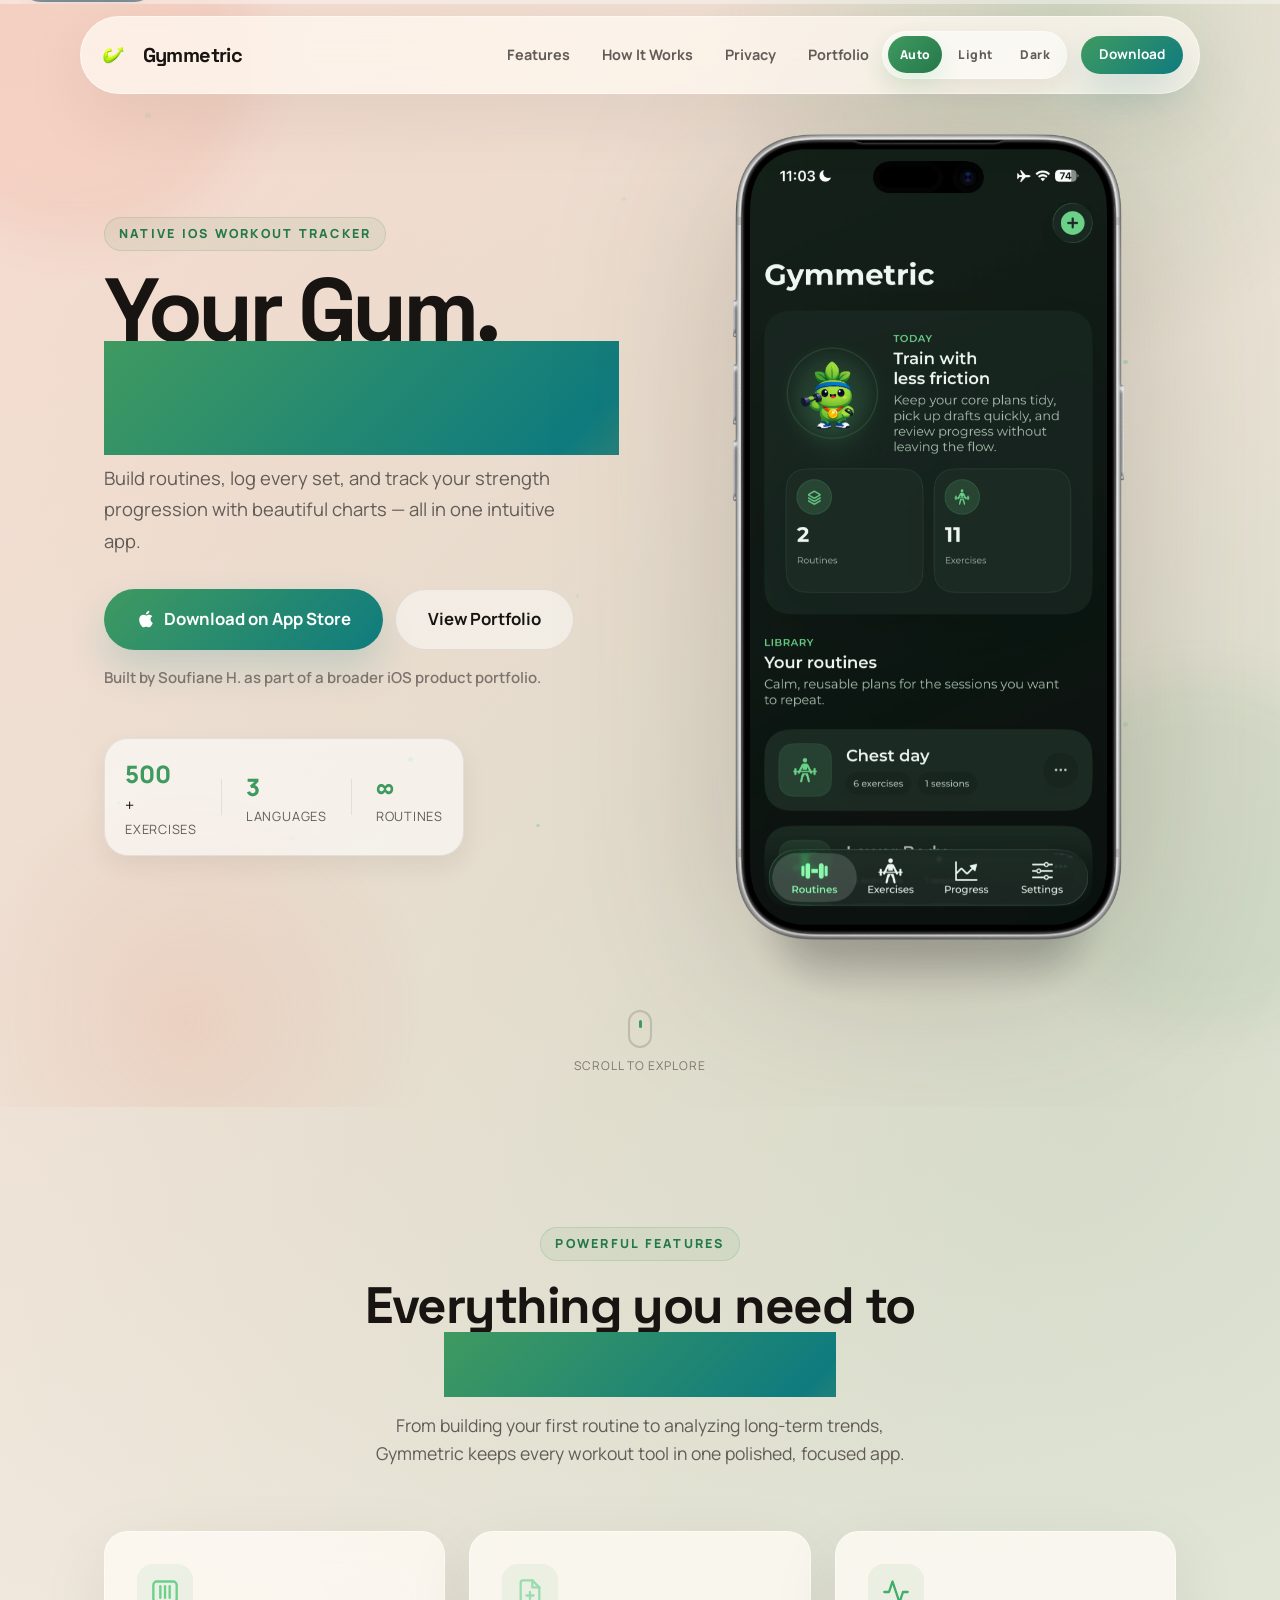
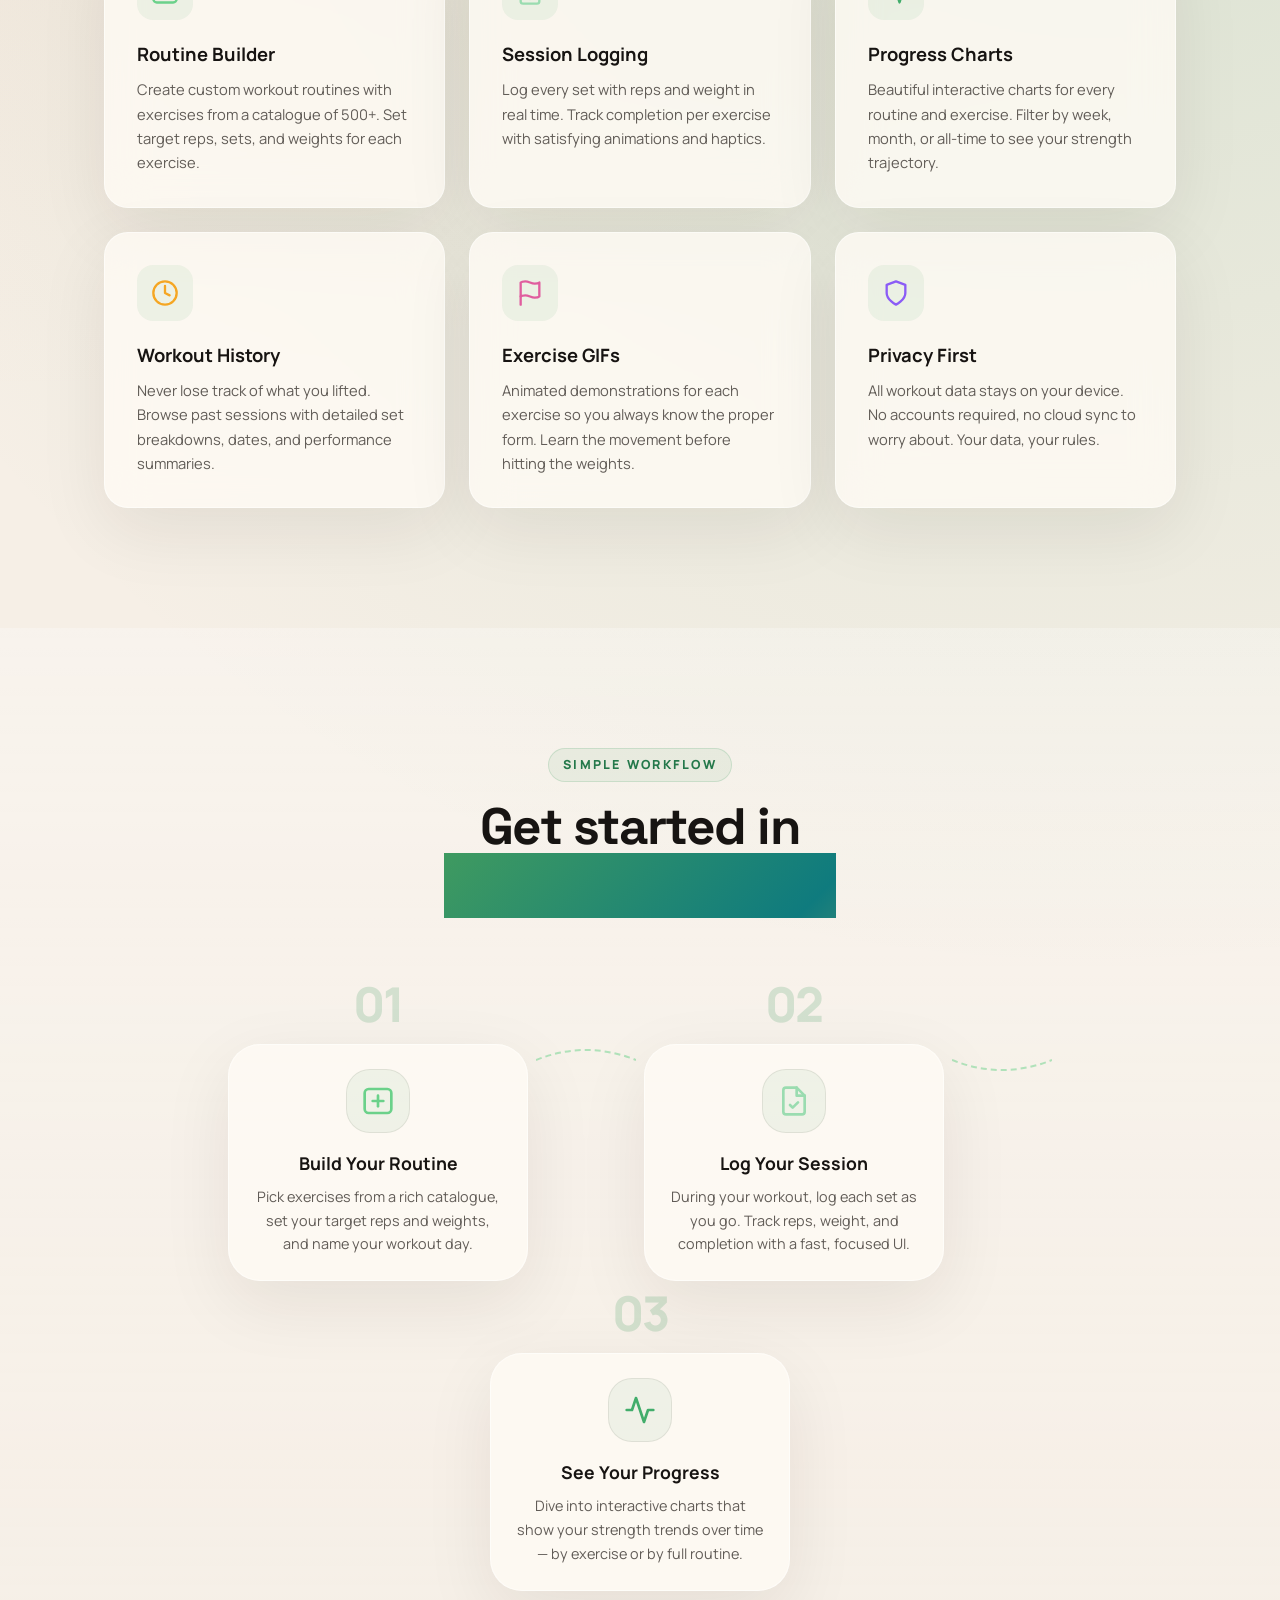
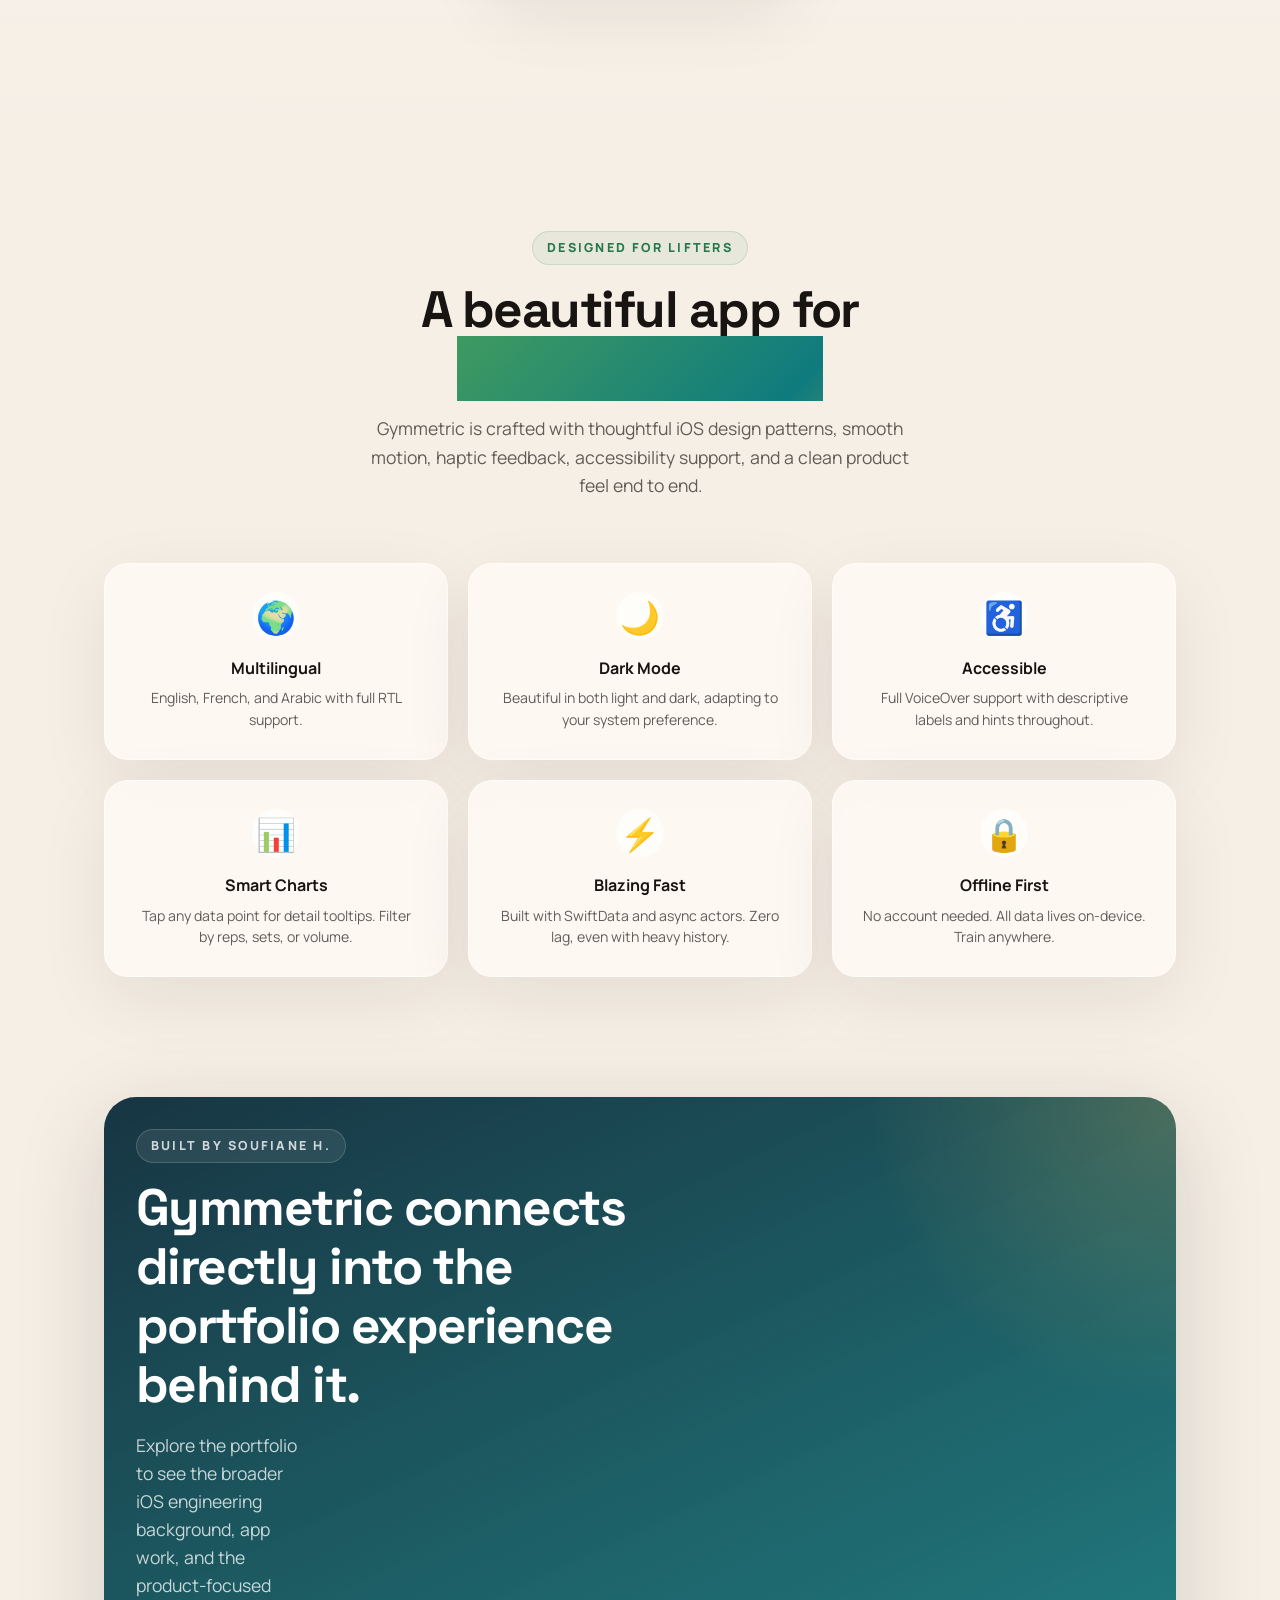
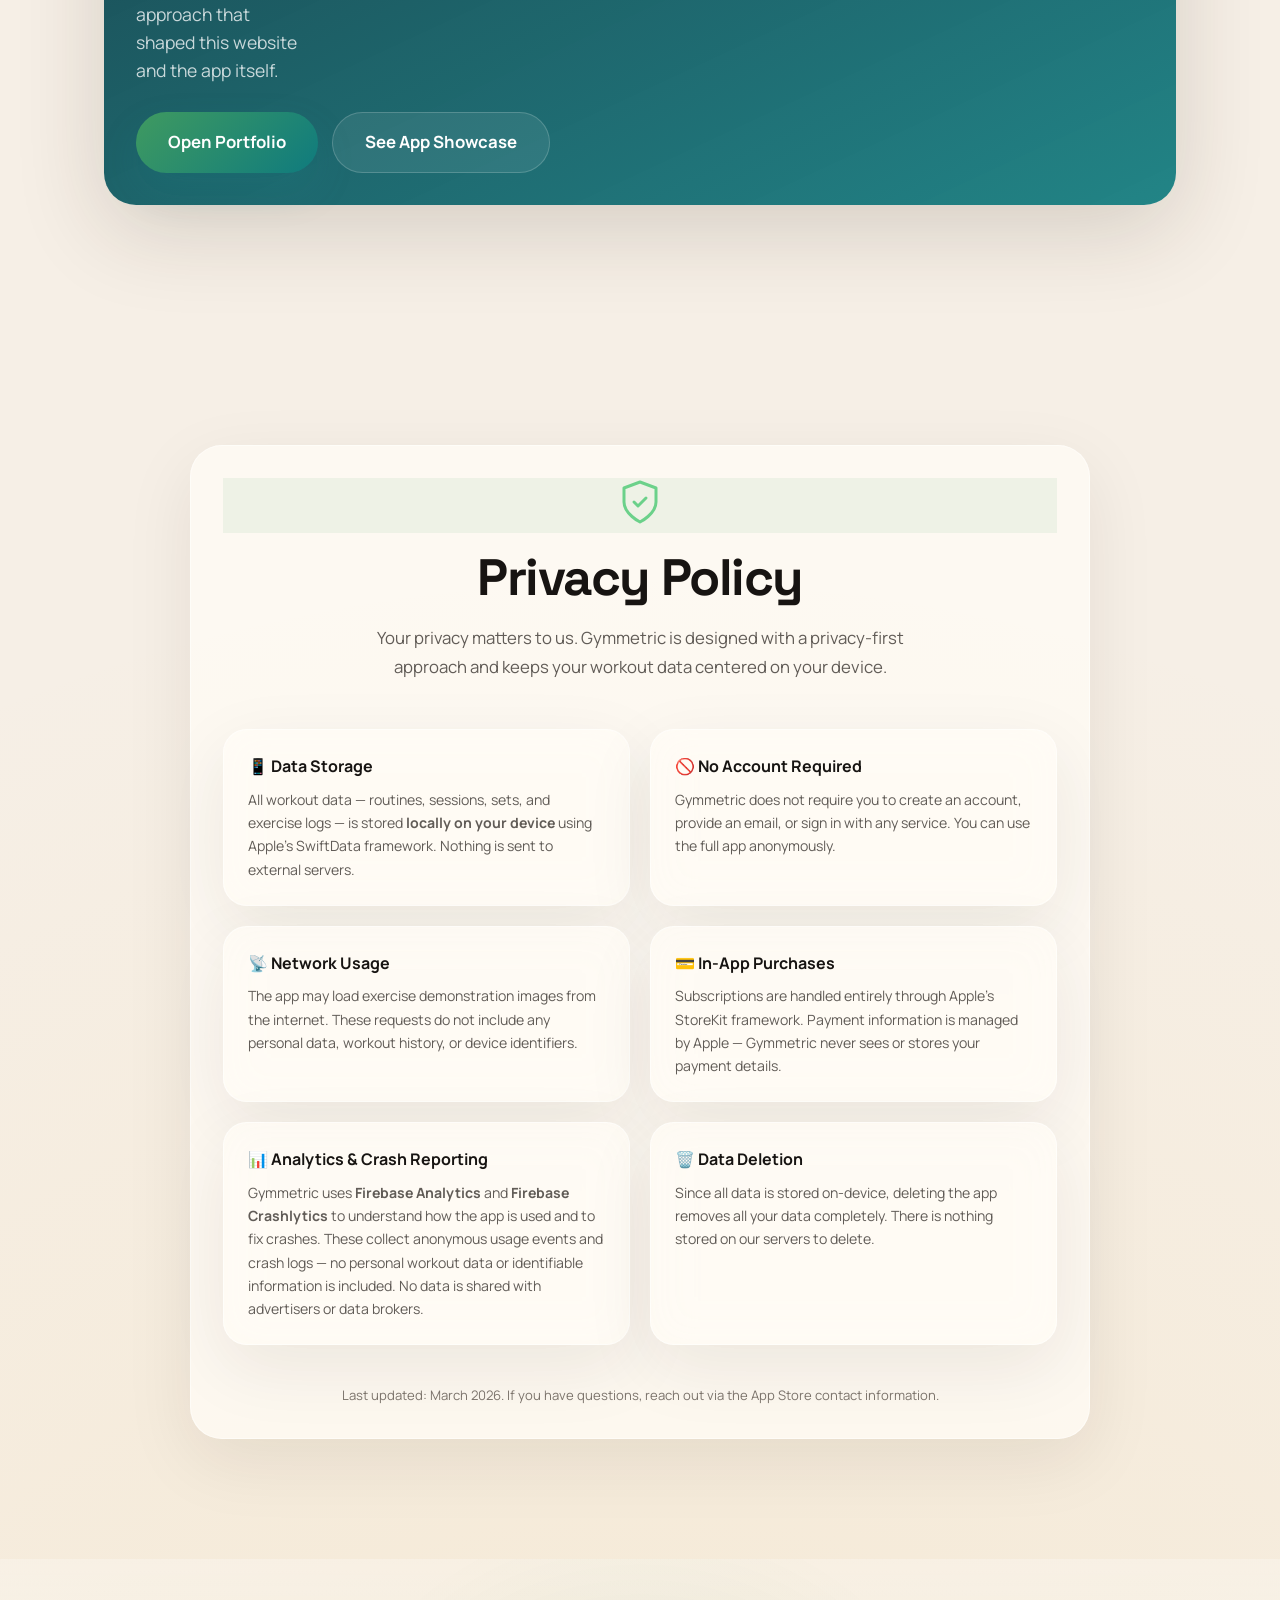
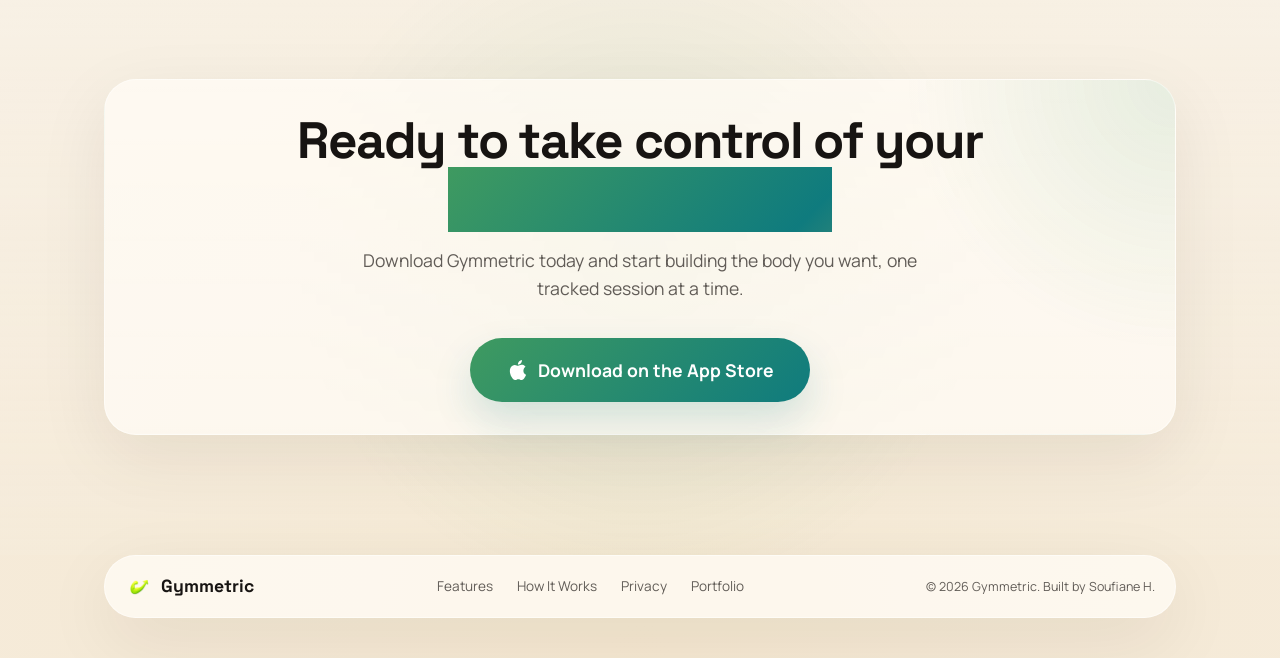
==== apps/gymmetric/index.html @ 5195fb8f "feat: regroup apps into one folder" ====
<!DOCTYPE html>
<html lang="en">
<head>
    <meta charset="UTF-8">
    <meta name="viewport" content="width=device-width, initial-scale=1.0">
    <title>Gymmetric — iOS Workout Tracker</title>
    <meta name="description" content="Build routines, track sets and reps, and visualize your progress with beautiful charts. Gymmetric is the iOS workout tracker by Soufiane H. for lifters who want results.">
    <script>
        (function () {
            try {
                var mode = localStorage.getItem('site-theme-mode') || 'system';
                var prefersDark = window.matchMedia('(prefers-color-scheme: dark)').matches;
                var resolved = mode === 'dark' || (mode === 'system' && prefersDark) ? 'dark' : 'light';
                document.documentElement.setAttribute('data-theme-mode', mode);
                document.documentElement.setAttribute('data-theme', resolved);
                document.documentElement.style.colorScheme = resolved;
            } catch (error) {}
        })();
    </script>
    <link rel="stylesheet" href="assets/css/styles.css">
    <link rel="icon" type="image/png" href="assets/images/logo.png">
    <link rel="apple-touch-icon" href="assets/images/logo.png">
    <link rel="preconnect" href="https://fonts.googleapis.com">
    <link rel="preconnect" href="https://fonts.gstatic.com" crossorigin>
    <link href="https://fonts.googleapis.com/css2?family=Manrope:wght@400;500;600;700;800&amp;family=Space+Grotesk:wght@500;700&amp;display=swap" rel="stylesheet">
</head>
<body>
    <a class="skip-link" href="#main-content">Skip to content</a>
    <div class="scroll-progress" aria-hidden="true"><span></span></div>

    <!-- ======================== NAV ======================== -->
    <nav class="nav" id="nav">
        <div class="nav__inner container">
            <a href="#" class="nav__logo">
                <img src="assets/images/logo.png" alt="Gymmetric" class="nav__logo-img">
                Gymmetric
            </a>
            <ul class="nav__links">
                <li><a href="#features">Features</a></li>
                <li><a href="#how-it-works">How It Works</a></li>
                <li><a href="privacy.html">Privacy</a></li>
                <li><a href="../index.html">Portfolio</a></li>
            </ul>
            <div class="theme-switcher theme-switcher--nav" role="group" aria-label="Color theme">
                <button class="theme-switcher__button" type="button" data-theme-option="system" aria-pressed="true">Auto</button>
                <button class="theme-switcher__button" type="button" data-theme-option="light" aria-pressed="false">Light</button>
                <button class="theme-switcher__button" type="button" data-theme-option="dark" aria-pressed="false">Dark</button>
            </div>
            <a href="https://apps.apple.com/ma/app/gymmetric-gym-workout-tracker/id6747186413" target="_blank" rel="noopener" class="btn btn--sm btn--primary nav__cta">Download</a>
            <button class="nav__hamburger" id="hamburger" aria-label="Toggle menu">
                <span></span><span></span><span></span>
            </button>
        </div>
    </nav>

    <!-- Mobile menu -->
    <div class="mobile-menu" id="mobileMenu">
        <ul>
            <li><a href="#features">Features</a></li>
            <li><a href="#how-it-works">How It Works</a></li>
            <li><a href="privacy.html">Privacy</a></li>
            <li><a href="../index.html">Portfolio</a></li>
            <li class="mobile-menu__theme">
                <div class="theme-switcher theme-switcher--mobile" role="group" aria-label="Color theme">
                    <button class="theme-switcher__button" type="button" data-theme-option="system" aria-pressed="true">Auto</button>
                    <button class="theme-switcher__button" type="button" data-theme-option="light" aria-pressed="false">Light</button>
                    <button class="theme-switcher__button" type="button" data-theme-option="dark" aria-pressed="false">Dark</button>
                </div>
            </li>
            <li><a href="https://apps.apple.com/ma/app/gymmetric-gym-workout-tracker/id6747186413" target="_blank" rel="noopener" class="btn btn--primary btn--block">Download</a></li>
        </ul>
    </div>

    <main id="main-content">
    <!-- ======================== HERO ======================== -->
    <section class="hero" id="hero">
        <div class="hero__bg-glow"></div>
        <div class="hero__bg-grid"></div>
        <div class="container hero__inner">
            <div class="hero__content reveal">
                <span class="badge">Native iOS Workout Tracker</span>
                <h1 class="hero__title">
                    Your Gym.<br>
                    <span class="gradient-text">Your Metrics.</span>
                </h1>
                <p class="hero__subtitle">
                    Build routines, log every set, and track your strength progression with beautiful charts — all in one intuitive app.
                </p>
                <div class="hero__actions">
                    <a href="https://apps.apple.com/ma/app/gymmetric-gym-workout-tracker/id6747186413" target="_blank" rel="noopener" class="btn btn--primary btn--lg">
                        <svg width="20" height="20" viewBox="0 0 24 24" fill="currentColor"><path d="M18.71 19.5c-.83 1.24-1.71 2.45-3.05 2.47-1.34.03-1.77-.79-3.29-.79-1.53 0-2 .77-3.27.82-1.31.05-2.3-1.32-3.14-2.53C4.25 17 2.94 12.45 4.7 9.39c.87-1.52 2.43-2.48 4.12-2.51 1.28-.02 2.5.87 3.29.87.78 0 2.26-1.07 3.8-.91.65.03 2.47.26 3.64 1.98-.09.06-2.17 1.28-2.15 3.81.03 3.02 2.65 4.03 2.68 4.04-.03.07-.42 1.44-1.38 2.83M13 3.5c.73-.83 1.94-1.46 2.94-1.5.13 1.17-.34 2.35-1.04 3.19-.69.85-1.83 1.51-2.95 1.42-.15-1.15.41-2.35 1.05-3.11z"/></svg>
                        Download on App Store
                    </a>
                    <a href="../index.html" class="btn btn--ghost btn--lg">View Portfolio</a>
                </div>
                <p class="hero__portfolio-note">Built by Soufiane H. as part of a broader iOS product portfolio.</p>
                <div class="hero__stats">
                    <div class="hero__stat">
                        <span class="hero__stat-value counter" data-target="500">0</span>+
                        <span class="hero__stat-label">Exercises</span>
                    </div>
                    <div class="hero__stat-divider"></div>
                    <div class="hero__stat">
                        <span class="hero__stat-value counter" data-target="3">0</span>
                        <span class="hero__stat-label">Languages</span>
                    </div>
                    <div class="hero__stat-divider"></div>
                    <div class="hero__stat">
                        <span class="hero__stat-value">∞</span>
                        <span class="hero__stat-label">Routines</span>
                    </div>
                </div>
            </div>
            <div class="hero__visual reveal reveal--delay-1">
                <div class="phone-mockup phone-mockup--asset">
                    <img src="assets/images/mockup.png" alt="Workout tracker app mockup showing routines, workout stats, and progress charts" class="phone-mockup__asset">
                </div>
            </div>
        </div>
        <div class="hero__scroll-hint">
            <div class="hero__scroll-mouse">
                <div class="hero__scroll-dot"></div>
            </div>
            <span>Scroll to explore</span>
        </div>
    </section>

    <!-- ======================== FEATURES ======================== -->
    <section class="features" id="features">
        <div class="container">
            <div class="section-header reveal">
                <span class="badge">Powerful Features</span>
                <h2 class="section-title">Everything you need to<br><span class="gradient-text">crush your goals</span></h2>
                <p class="section-subtitle">From building your first routine to analyzing long-term trends, Gymmetric keeps every workout tool in one polished, focused app.</p>
            </div>

            <div class="features__grid">
                <div class="feature-card reveal">
                    <div class="feature-card__icon" style="--accent: #6BD18A;">
                        <svg width="28" height="28" viewBox="0 0 24 24" fill="none" stroke="currentColor" stroke-width="2" stroke-linecap="round" stroke-linejoin="round"><rect x="2" y="3" width="20" height="18" rx="3"/><path d="M8 7v10"/><path d="M12 7v10"/><path d="M16 7v10"/></svg>
                    </div>
                    <h3 class="feature-card__title">Routine Builder</h3>
                    <p class="feature-card__desc">Create custom workout routines with exercises from a catalogue of 500+. Set target reps, sets, and weights for each exercise.</p>
                </div>

                <div class="feature-card reveal">
                    <div class="feature-card__icon" style="--accent: #9ADCB0;">
                        <svg width="28" height="28" viewBox="0 0 24 24" fill="none" stroke="currentColor" stroke-width="2" stroke-linecap="round" stroke-linejoin="round"><path d="M14 2H6a2 2 0 0 0-2 2v16a2 2 0 0 0 2 2h12a2 2 0 0 0 2-2V8z"/><polyline points="14 2 14 8 20 8"/><line x1="12" y1="18" x2="12" y2="12"/><line x1="9" y1="15" x2="15" y2="15"/></svg>
                    </div>
                    <h3 class="feature-card__title">Session Logging</h3>
                    <p class="feature-card__desc">Log every set with reps and weight in real time. Track completion per exercise with satisfying animations and haptics.</p>
                </div>

                <div class="feature-card reveal">
                    <div class="feature-card__icon" style="--accent: #42AD6B;">
                        <svg width="28" height="28" viewBox="0 0 24 24" fill="none" stroke="currentColor" stroke-width="2" stroke-linecap="round" stroke-linejoin="round"><polyline points="22 12 18 12 15 21 9 3 6 12 2 12"/></svg>
                    </div>
                    <h3 class="feature-card__title">Progress Charts</h3>
                    <p class="feature-card__desc">Beautiful interactive charts for every routine and exercise. Filter by week, month, or all-time to see your strength trajectory.</p>
                </div>

                <div class="feature-card reveal">
                    <div class="feature-card__icon" style="--accent: #F5A623;">
                        <svg width="28" height="28" viewBox="0 0 24 24" fill="none" stroke="currentColor" stroke-width="2" stroke-linecap="round" stroke-linejoin="round"><circle cx="12" cy="12" r="10"/><path d="M12 6v6l4 2"/></svg>
                    </div>
                    <h3 class="feature-card__title">Workout History</h3>
                    <p class="feature-card__desc">Never lose track of what you lifted. Browse past sessions with detailed set breakdowns, dates, and performance summaries.</p>
                </div>

                <div class="feature-card reveal">
                    <div class="feature-card__icon" style="--accent: #E05D9E;">
                        <svg width="28" height="28" viewBox="0 0 24 24" fill="none" stroke="currentColor" stroke-width="2" stroke-linecap="round" stroke-linejoin="round"><path d="M4 15s1-1 4-1 5 2 8 2 4-1 4-1V3s-1 1-4 1-5-2-8-2-4 1-4 1z"/><line x1="4" y1="22" x2="4" y2="15"/></svg>
                    </div>
                    <h3 class="feature-card__title">Exercise GIFs</h3>
                    <p class="feature-card__desc">Animated demonstrations for each exercise so you always know the proper form. Learn the movement before hitting the weights.</p>
                </div>

                <div class="feature-card reveal">
                    <div class="feature-card__icon" style="--accent: #8B5CF6;">
                        <svg width="28" height="28" viewBox="0 0 24 24" fill="none" stroke="currentColor" stroke-width="2" stroke-linecap="round" stroke-linejoin="round"><path d="M12 22s8-4 8-10V5l-8-3-8 3v7c0 6 8 10 8 10z"/></svg>
                    </div>
                    <h3 class="feature-card__title">Privacy First</h3>
                    <p class="feature-card__desc">All workout data stays on your device. No accounts required, no cloud sync to worry about. Your data, your rules.</p>
                </div>
            </div>
        </div>
    </section>

    <!-- ======================== HOW IT WORKS ======================== -->
    <section class="how-it-works" id="how-it-works">
        <div class="container">
            <div class="section-header reveal">
                <span class="badge">Simple workflow</span>
                <h2 class="section-title">Get started in<br><span class="gradient-text">three easy steps</span></h2>
            </div>

            <div class="steps">
                <div class="step reveal">
                    <div class="step__number">01</div>
                    <div class="step__content">
                        <div class="step__icon-wrap">
                            <svg width="32" height="32" viewBox="0 0 24 24" fill="none" stroke="#6BD18A" stroke-width="2" stroke-linecap="round" stroke-linejoin="round"><rect x="2" y="3" width="20" height="18" rx="3"/><line x1="12" y1="8" x2="12" y2="16"/><line x1="8" y1="12" x2="16" y2="12"/></svg>
                        </div>
                        <h3 class="step__title">Build Your Routine</h3>
                        <p class="step__desc">Pick exercises from a rich catalogue, set your target reps and weights, and name your workout day.</p>
                    </div>
                </div>

                <div class="step__connector reveal">
                    <svg width="100" height="40" viewBox="0 0 100 40">
                        <path d="M0,20 Q50,0 100,20" fill="none" stroke="#6BD18A" stroke-width="2" stroke-dasharray="6 4" opacity="0.5"/>
                    </svg>
                </div>

                <div class="step reveal">
                    <div class="step__number">02</div>
                    <div class="step__content">
                        <div class="step__icon-wrap">
                            <svg width="32" height="32" viewBox="0 0 24 24" fill="none" stroke="#9ADCB0" stroke-width="2" stroke-linecap="round" stroke-linejoin="round"><path d="M14 2H6a2 2 0 0 0-2 2v16a2 2 0 0 0 2 2h12a2 2 0 0 0 2-2V8z"/><polyline points="14 2 14 8 20 8"/><path d="M9 15l2 2 4-4"/></svg>
                        </div>
                        <h3 class="step__title">Log Your Session</h3>
                        <p class="step__desc">During your workout, log each set as you go. Track reps, weight, and completion with a fast, focused UI.</p>
                    </div>
                </div>

                <div class="step__connector reveal">
                    <svg width="100" height="40" viewBox="0 0 100 40">
                        <path d="M0,20 Q50,40 100,20" fill="none" stroke="#6BD18A" stroke-width="2" stroke-dasharray="6 4" opacity="0.5"/>
                    </svg>
                </div>

                <div class="step reveal">
                    <div class="step__number">03</div>
                    <div class="step__content">
                        <div class="step__icon-wrap">
                            <svg width="32" height="32" viewBox="0 0 24 24" fill="none" stroke="#42AD6B" stroke-width="2" stroke-linecap="round" stroke-linejoin="round"><polyline points="22 12 18 12 15 21 9 3 6 12 2 12"/></svg>
                        </div>
                        <h3 class="step__title">See Your Progress</h3>
                        <p class="step__desc">Dive into interactive charts that show your strength trends over time — by exercise or by full routine.</p>
                    </div>
                </div>
            </div>
        </div>
    </section>

    <!-- ======================== APP SHOWCASE ======================== -->
    <section class="showcase">
        <div class="container">
            <div class="section-header reveal">
                <span class="badge">Designed for lifters</span>
                <h2 class="section-title">A beautiful app for<br><span class="gradient-text">serious training</span></h2>
                <p class="section-subtitle">Gymmetric is crafted with thoughtful iOS design patterns, smooth motion, haptic feedback, accessibility support, and a clean product feel end to end.</p>
            </div>
            <div class="showcase__cards">
                <div class="showcase-card reveal">
                    <div class="showcase-card__emoji">🌍</div>
                    <h4>Multilingual</h4>
                    <p>English, French, and Arabic with full RTL support.</p>
                </div>
                <div class="showcase-card reveal">
                    <div class="showcase-card__emoji">🌙</div>
                    <h4>Dark Mode</h4>
                    <p>Beautiful in both light and dark, adapting to your system preference.</p>
                </div>
                <div class="showcase-card reveal">
                    <div class="showcase-card__emoji">♿</div>
                    <h4>Accessible</h4>
                    <p>Full VoiceOver support with descriptive labels and hints throughout.</p>
                </div>
                <div class="showcase-card reveal">
                    <div class="showcase-card__emoji">📊</div>
                    <h4>Smart Charts</h4>
                    <p>Tap any data point for detail tooltips. Filter by reps, sets, or volume.</p>
                </div>
                <div class="showcase-card reveal">
                    <div class="showcase-card__emoji">⚡</div>
                    <h4>Blazing Fast</h4>
                    <p>Built with SwiftData and async actors. Zero lag, even with heavy history.</p>
                </div>
                <div class="showcase-card reveal">
                    <div class="showcase-card__emoji">🔒</div>
                    <h4>Offline First</h4>
                    <p>No account needed. All data lives on-device. Train anywhere.</p>
                </div>
            </div>
        </div>
    </section>

    <!-- ======================== CREATOR BRIDGE ======================== -->
    <section class="creator-bridge" id="creator-bridge">
        <div class="container">
            <div class="creator-bridge__card reveal">
                <span class="badge">Built by Soufiane H.</span>
                <h2 class="section-title">Gymmetric connects directly into the portfolio experience behind it.</h2>
                <p class="section-subtitle">Explore the portfolio to see the broader iOS engineering background, app work, and the product-focused approach that shaped this website and the app itself.</p>
                <div class="creator-bridge__actions">
                    <a href="../index.html" class="btn btn--primary btn--lg">Open Portfolio</a>
                    <a href="../index.html#apps" class="btn btn--ghost btn--lg">See App Showcase</a>
                </div>
            </div>
        </div>
    </section>


    <!-- ======================== PRIVACY ======================== -->
    <section class="privacy" id="privacy">
        <div class="container">
            <div class="privacy__inner reveal">
                <div class="privacy__icon">
                    <svg width="48" height="48" viewBox="0 0 24 24" fill="none" stroke="#6BD18A" stroke-width="1.5" stroke-linecap="round" stroke-linejoin="round"><path d="M12 22s8-4 8-10V5l-8-3-8 3v7c0 6 8 10 8 10z"/><polyline points="9 12 11 14 15 10"/></svg>
                </div>
                <h2 class="section-title">Privacy Policy</h2>
                <p class="privacy__intro">Your privacy matters to us. Gymmetric is designed with a privacy-first approach and keeps your workout data centered on your device.</p>

                <div class="privacy__grid">
                    <div class="privacy__card">
                        <h4>📱 Data Storage</h4>
                        <p>All workout data — routines, sessions, sets, and exercise logs — is stored <strong>locally on your device</strong> using Apple's SwiftData framework. Nothing is sent to external servers.</p>
                    </div>
                    <div class="privacy__card">
                        <h4>🚫 No Account Required</h4>
                        <p>Gymmetric does not require you to create an account, provide an email, or sign in with any service. You can use the full app anonymously.</p>
                    </div>
                    <div class="privacy__card">
                        <h4>📡 Network Usage</h4>
                        <p>The app may load exercise demonstration images from the internet. These requests do not include any personal data, workout history, or device identifiers.</p>
                    </div>
                    <div class="privacy__card">
                        <h4>💳 In-App Purchases</h4>
                        <p>Subscriptions are handled entirely through Apple's StoreKit framework. Payment information is managed by Apple — Gymmetric never sees or stores your payment details.</p>
                    </div>
                    <div class="privacy__card">
                        <h4>📊 Analytics &amp; Crash Reporting</h4>
                        <p>Gymmetric uses <strong>Firebase Analytics</strong> and <strong>Firebase Crashlytics</strong> to understand how the app is used and to fix crashes. These collect anonymous usage events and crash logs — no personal workout data or identifiable information is included. No data is shared with advertisers or data brokers.</p>
                    </div>
                    <div class="privacy__card">
                        <h4>🗑️ Data Deletion</h4>
                        <p>Since all data is stored on-device, deleting the app removes all your data completely. There is nothing stored on our servers to delete.</p>
                    </div>
                </div>

                <p class="privacy__footer">Last updated: March 2026. If you have questions, reach out via the App Store contact information.</p>
            </div>
        </div>
    </section>

    <!-- ======================== CTA / DOWNLOAD ======================== -->
    <section class="cta" id="download">
        <div class="cta__glow"></div>
        <div class="container">
            <div class="cta__inner reveal">
                <h2 class="section-title">Ready to take control of your<br><span class="gradient-text">fitness journey?</span></h2>
                <p class="section-subtitle">Download Gymmetric today and start building the body you want, one tracked session at a time.</p>
                <a href="https://apps.apple.com/ma/app/gymmetric-gym-workout-tracker/id6747186413" target="_blank" rel="noopener" class="btn btn--primary btn--lg btn--app-store">
                    <svg width="24" height="24" viewBox="0 0 24 24" fill="currentColor"><path d="M18.71 19.5c-.83 1.24-1.71 2.45-3.05 2.47-1.34.03-1.77-.79-3.29-.79-1.53 0-2 .77-3.27.82-1.31.05-2.3-1.32-3.14-2.53C4.25 17 2.94 12.45 4.7 9.39c.87-1.52 2.43-2.48 4.12-2.51 1.28-.02 2.5.87 3.29.87.78 0 2.26-1.07 3.8-.91.65.03 2.47.26 3.64 1.98-.09.06-2.17 1.28-2.15 3.81.03 3.02 2.65 4.03 2.68 4.04-.03.07-.42 1.44-1.38 2.83M13 3.5c.73-.83 1.94-1.46 2.94-1.5.13 1.17-.34 2.35-1.04 3.19-.69.85-1.83 1.51-2.95 1.42-.15-1.15.41-2.35 1.05-3.11z"/></svg>
                    Download on the App Store
                </a>
            </div>
        </div>
    </section>
    </main>

    <!-- ======================== FOOTER ======================== -->
    <footer class="footer">
        <div class="container">
            <div class="footer__inner">
                <div class="footer__brand">
                    <img src="assets/images/logo.png" alt="Gymmetric" class="footer__logo-img">
                    <span>Gymmetric</span>
                </div>
                <div class="footer__links">
                    <a href="#features">Features</a>
                    <a href="#how-it-works">How It Works</a>
                    <a href="privacy.html">Privacy</a>
                    <a href="../index.html">Portfolio</a>
                </div>
                <p class="footer__copy">&copy; 2026 Gymmetric. Built by Soufiane H.</p>
            </div>
        </div>
    </footer>

    <script src="assets/js/script.js"></script>
</body>
</html>
---- apps/gymmetric/assets/css/styles.css ----
/* ================================================
   GYMMETRIC LANDING PAGE — STYLES
   ================================================ */

/* ---------- Reset & Base ---------- */
*, *::before, *::after {
    margin: 0;
    padding: 0;
    box-sizing: border-box;
}

:root {
    --primary: #6BD18A;
    --primary-dark: #42AD6B;
    --primary-light: #9ADCB0;
    --green: #6BD18A;
    --blue: #6BD18A;
    --purple: #8B5CF6;
    --pink: #E05D9E;

    --bg: #0D1712;
    --bg-subtle: #14211A;
    --bg-card: rgba(23, 36, 31, 0.88);
    --bg-card-hover: rgba(28, 43, 36, 0.95);
    --border: rgba(173, 224, 189, 0.14);
    --border-light: rgba(173, 224, 189, 0.30);

    --text: #F0F7F2;
    --text-secondary: #ADC4B5;
    --text-muted: #7A9E86;

    --radius-sm: 8px;
    --radius: 12px;
    --radius-lg: 20px;
    --radius-xl: 28px;
    --radius-full: 9999px;

    --shadow-sm: 0 1px 2px rgba(0,0,0,.3);
    --shadow: 0 4px 16px rgba(0,0,0,.4);
    --shadow-lg: 0 8px 40px rgba(0,0,0,.6);
    --shadow-glow: 0 0 60px rgba(107,209,138,.18);

    --transition: 0.3s cubic-bezier(.4,0,.2,1);
    --transition-slow: 0.6s cubic-bezier(.4,0,.2,1);

    --container: 1120px;
    --nav-h: 72px;
}

html {
    scroll-behavior: smooth;
    -webkit-font-smoothing: antialiased;
    -moz-osx-font-smoothing: grayscale;
}

body {
    font-family: 'Montserrat', -apple-system, BlinkMacSystemFont, 'Segoe UI', sans-serif;
    background: var(--bg);
    color: var(--text);
    line-height: 1.6;
    overflow-x: hidden;
}

img { display: block; max-width: 100%; }
a { text-decoration: none; color: inherit; }
ul { list-style: none; }

/* ---------- Container ---------- */
.container {
    width: 100%;
    max-width: var(--container);
    margin: 0 auto;
    padding: 0 24px;
}

/* ---------- Typography ---------- */
.section-title {
    font-size: clamp(2rem, 5vw, 3.2rem);
    font-weight: 800;
    line-height: 1.15;
    letter-spacing: -0.03em;
}

.section-subtitle {
    font-size: 1.1rem;
    color: var(--text-secondary);
    max-width: 560px;
    margin: 16px auto 0;
}

.gradient-text {
    background: linear-gradient(135deg, #6BD18A 0%, #9ADCB0 45%, #C5EDD5 65%, #9ADCB0 85%, #6BD18A 100%);
    background-size: 250% 100%;
    -webkit-background-clip: text;
    -webkit-text-fill-color: transparent;
    background-clip: text;
    animation: gradient-shift 5s linear infinite;
}

@keyframes gradient-shift {
    0% { background-position: 0% 0%; }
    100% { background-position: -250% 0%; }
}

.section-header {
    text-align: center;
    margin-bottom: 64px;
}

/* ---------- Badge ---------- */
.badge {
    display: inline-block;
    padding: 6px 14px;
    font-size: 0.8rem;
    font-weight: 600;
    text-transform: uppercase;
    letter-spacing: 0.08em;
    color: var(--primary);
    background: rgba(107,209,138,.1);
    border: 1px solid rgba(107,209,138,.25);
    border-radius: var(--radius-full);
    margin-bottom: 16px;
}

/* ---------- Buttons ---------- */
.btn {
    display: inline-flex;
    align-items: center;
    justify-content: center;
    gap: 8px;
    font-family: inherit;
    font-weight: 600;
    border: none;
    border-radius: var(--radius);
    cursor: pointer;
    transition: var(--transition);
    white-space: nowrap;
}

.btn--sm { padding: 8px 18px; font-size: 0.85rem; }
.btn--lg { padding: 16px 32px; font-size: 1.05rem; border-radius: var(--radius-lg); }
.btn--block { width: 100%; }

.btn--primary {
    background: linear-gradient(135deg, #6BD18A, #42AD6B);
    color: #fff;
    box-shadow: 0 2px 20px rgba(107,209,138,.32);
}
.btn--primary:hover {
    background: linear-gradient(135deg, #7ADCA0, #4BBC78);
    box-shadow: 0 6px 30px rgba(107,209,138,.48);
    transform: translateY(-2px);
}

.btn--ghost {
    background: transparent;
    color: var(--text-secondary);
    border: 1px solid var(--border);
}
.btn--ghost:hover {
    color: var(--text);
    border-color: var(--border-light);
    background: rgba(255,255,255,.04);
}

.btn--outline {
    background: transparent;
    color: var(--text);
    border: 1px solid var(--border);
}
.btn--outline:hover {
    border-color: var(--primary);
    color: var(--primary);
    background: rgba(107,209,138,.05);
}

/* ======================== NAV ======================== */
.nav {
    position: fixed;
    top: 0;
    left: 0;
    right: 0;
    height: var(--nav-h);
    z-index: 100;
    transition: var(--transition);
    background: transparent;
}

.nav--scrolled {
    background: rgba(13,23,18,.9);
    backdrop-filter: blur(20px) saturate(1.8);
    -webkit-backdrop-filter: blur(20px) saturate(1.8);
    border-bottom: 1px solid var(--border);
}

.nav__inner {
    display: flex;
    align-items: center;
    justify-content: space-between;
    height: 100%;
}

.nav__logo {
    display: flex;
    align-items: center;
    gap: 8px;
    font-size: 1.25rem;
    font-weight: 800;
    letter-spacing: -0.02em;
}

.nav__logo-img {
    width: 32px;
    height: 32px;
    object-fit: contain;
    mix-blend-mode: screen;
}

.footer__logo-img {
    width: 28px;
    height: 28px;
    object-fit: contain;
    mix-blend-mode: screen;
}

.nav__links {
    display: flex;
    gap: 32px;
}

.nav__links a {
    font-size: 0.9rem;
    font-weight: 500;
    color: var(--text-secondary);
    transition: var(--transition);
    position: relative;
}

.nav__links a::after {
    content: '';
    position: absolute;
    bottom: -4px;
    left: 0;
    width: 0;
    height: 2px;
    background: var(--primary);
    border-radius: 1px;
    transition: var(--transition);
}

.nav__links a:hover {
    color: var(--text);
}

.nav__links a:hover::after {
    width: 100%;
}

.nav__hamburger {
    display: none;
    flex-direction: column;
    gap: 5px;
    background: none;
    border: none;
    cursor: pointer;
    padding: 4px;
}

.nav__hamburger span {
    display: block;
    width: 22px;
    height: 2px;
    background: var(--text);
    border-radius: 2px;
    transition: var(--transition);
}

.mobile-menu {
    position: fixed;
    top: var(--nav-h);
    left: 0;
    right: 0;
    background: rgba(13,23,18,.97);
    backdrop-filter: blur(24px);
    -webkit-backdrop-filter: blur(24px);
    padding: 24px;
    z-index: 99;
    transform: translateY(-110%);
    opacity: 0;
    transition: var(--transition);
    border-bottom: 1px solid var(--border);
}

.mobile-menu.open {
    transform: translateY(0);
    opacity: 1;
}

.mobile-menu ul {
    display: flex;
    flex-direction: column;
    gap: 16px;
}

.mobile-menu a {
    font-size: 1.1rem;
    font-weight: 500;
    color: var(--text-secondary);
    transition: var(--transition);
}

.mobile-menu a:hover {
    color: var(--text);
}

/* ======================== HERO ======================== */
.hero {
    position: relative;
    min-height: 100vh;
    display: flex;
    flex-direction: column;
    justify-content: center;
    padding-top: var(--nav-h);
    overflow: hidden;
}

.hero::before {
    content: '';
    position: absolute;
    bottom: -15%;
    left: -5%;
    width: 500px;
    height: 500px;
    background: radial-gradient(circle, rgba(66,173,107,.07) 0%, transparent 70%);
    border-radius: 50%;
    pointer-events: none;
    animation: pulse-glow 8s ease-in-out 1s infinite reverse;
    z-index: 0;
}

.hero__bg-glow {
    position: absolute;
    top: -30%;
    right: -10%;
    width: 700px;
    height: 700px;
    background: radial-gradient(circle, rgba(107,209,138,.12) 0%, transparent 70%);
    border-radius: 50%;
    pointer-events: none;
    animation: pulse-glow 6s ease-in-out infinite;
}

@keyframes pulse-glow {
    0%, 100% { transform: scale(1); opacity: 1; }
    50% { transform: scale(1.15); opacity: 0.7; }
}

.hero__bg-grid {
    position: absolute;
    inset: 0;
    background-image:
        linear-gradient(rgba(255,255,255,.03) 1px, transparent 1px),
        linear-gradient(90deg, rgba(255,255,255,.03) 1px, transparent 1px);
    background-size: 60px 60px;
    mask-image: radial-gradient(ellipse 80% 60% at 50% 30%, black 30%, transparent 100%);
    -webkit-mask-image: radial-gradient(ellipse 80% 60% at 50% 30%, black 30%, transparent 100%);
    pointer-events: none;
}

.hero__inner {
    display: grid;
    grid-template-columns: 1fr 1fr;
    align-items: center;
    gap: 64px;
    padding: 80px 24px;
    position: relative;
    z-index: 1;
}

.hero__title {
    font-size: clamp(2.8rem, 6vw, 4.2rem);
    font-weight: 900;
    line-height: 1.08;
    letter-spacing: -0.04em;
}

.hero__subtitle {
    font-size: 1.15rem;
    color: var(--text-secondary);
    margin-top: 20px;
    line-height: 1.7;
    max-width: 480px;
}

.hero__actions {
    display: flex;
    gap: 12px;
    margin-top: 32px;
    flex-wrap: wrap;
}

.hero__stats {
    display: flex;
    align-items: center;
    gap: 24px;
    margin-top: 48px;
}

.hero__stat {
    display: flex;
    flex-direction: column;
}

.hero__stat-value {
    font-size: 1.5rem;
    font-weight: 800;
    color: var(--primary);
}

.hero__stat-label {
    font-size: 0.8rem;
    color: var(--text-muted);
    text-transform: uppercase;
    letter-spacing: 0.06em;
}

.hero__stat-divider {
    width: 1px;
    height: 36px;
    background: var(--border);
}

/* Scroll hint */
.hero__scroll-hint {
    display: flex;
    flex-direction: column;
    align-items: center;
    gap: 8px;
    padding-bottom: 32px;
    position: relative;
    z-index: 1;
}

.hero__scroll-hint span {
    font-size: 0.75rem;
    color: var(--text-muted);
    text-transform: uppercase;
    letter-spacing: 0.08em;
}

.hero__scroll-mouse {
    width: 24px;
    height: 38px;
    border: 2px solid var(--border-light);
    border-radius: 12px;
    display: flex;
    justify-content: center;
    padding-top: 8px;
}

.hero__scroll-dot {
    width: 3px;
    height: 8px;
    background: var(--primary);
    border-radius: 2px;
    animation: scroll-bounce 2s ease-in-out infinite;
}

@keyframes scroll-bounce {
    0%, 100% { transform: translateY(0); opacity: 1; }
    50% { transform: translateY(10px); opacity: 0.3; }
}

/* ---------- Phone Mockup ---------- */
.hero__visual {
    display: flex;
    justify-content: center;
}

.phone-mockup {
    perspective: 1200px;
}

.phone-mockup__frame {
    width: 280px;
    height: 580px;
    background: #162219;
    border-radius: 40px;
    padding: 12px;
    position: relative;
    box-shadow:
        0 0 0 2px rgba(107,209,138,.22),
        0 20px 60px rgba(0,0,0,.5),
        0 0 80px rgba(107,209,138,.12);
    animation: phone-float 6s ease-in-out infinite, border-pulse 4s ease-in-out infinite;
}

@keyframes phone-float {
    0%, 100% { transform: translateY(0) rotateX(2deg) rotateY(-2deg); }
    50% { transform: translateY(-12px) rotateX(-1deg) rotateY(1deg); }
}

@keyframes border-pulse {
    0%, 100% {
        box-shadow: 0 0 0 2px rgba(107,209,138,.22), 0 20px 60px rgba(0,0,0,.5), 0 0 80px rgba(107,209,138,.12);
    }
    50% {
        box-shadow: 0 0 0 2px rgba(107,209,138,.45), 0 20px 60px rgba(0,0,0,.5), 0 0 140px rgba(107,209,138,.26);
    }
}

/* ======================== PARTICLES ======================== */
.hero__particles {
    position: absolute;
    inset: 0;
    pointer-events: none;
    overflow: hidden;
    z-index: 0;
}

.hero__particle {
    position: absolute;
    left: var(--x, 50%);
    top: var(--y, 50%);
    width: var(--size, 4px);
    height: var(--size, 4px);
    background: #6BD18A;
    border-radius: 50%;
    opacity: var(--opacity, 0.3);
    animation: particle-float var(--duration, 5s) ease-in-out var(--delay, 0s) infinite;
}

@keyframes particle-float {
    0%, 100% { transform: translateY(0) scale(1); }
    40% { transform: translateY(-22px) scale(1.15); }
    70% { transform: translateY(-10px) translateX(8px) scale(0.85); }
}

.phone-mockup__notch {
    width: 120px;
    height: 28px;
    background: #162219;
    border-radius: 0 0 16px 16px;
    position: absolute;
    top: 12px;
    left: 50%;
    transform: translateX(-50%);
    z-index: 2;
}

.phone-mockup__screen {
    width: 100%;
    height: 100%;
    background: #000;
    border-radius: 30px;
    overflow: hidden;
}

.phone-mockup__screenshot {
    width: 100%;
    height: 100%;
    object-fit: cover;
    object-position: top;
    display: block;
}

/* ======================== FEATURES ======================== */
.features {
    padding: 120px 0;
    position: relative;
}

.features__grid {
    display: grid;
    grid-template-columns: repeat(3, 1fr);
    gap: 24px;
}

.feature-card {
    padding: 32px;
    background: var(--bg-card);
    backdrop-filter: blur(20px);
    -webkit-backdrop-filter: blur(20px);
    border: 1px solid var(--border);
    border-radius: var(--radius-lg);
    transition: var(--transition);
    position: relative;
    overflow: hidden;
}

.feature-card::before {
    content: '';
    position: absolute;
    inset: 0;
    background: radial-gradient(circle at top left, rgba(107,209,138,.07), transparent 50%);
    opacity: 0;
    transition: var(--transition-slow);
}

.feature-card::after {
    content: '';
    position: absolute;
    top: 0;
    left: -100%;
    width: 60%;
    height: 100%;
    background: linear-gradient(90deg, transparent, rgba(107,209,138,.07), transparent);
    transform: skewX(-15deg);
    pointer-events: none;
}

.feature-card:hover::after {
    animation: shimmer 0.8s ease forwards;
}

@keyframes shimmer {
    0% { left: -100%; }
    100% { left: 200%; }
}

.feature-card:hover {
    border-color: var(--border-light);
    background: var(--bg-card-hover);
    transform: translateY(-4px);
    box-shadow: var(--shadow-lg);
}

.feature-card:hover::before {
    opacity: 1;
}

.feature-card__icon {
    width: 56px;
    height: 56px;
    display: flex;
    align-items: center;
    justify-content: center;
    border-radius: var(--radius);
    background: rgba(107,209,138,.08);
    color: var(--accent, var(--primary));
    margin-bottom: 20px;
    transition: var(--transition);
}

.feature-card:hover .feature-card__icon {
    transform: scale(1.1);
    background: rgba(107,209,138,.14);
}

.feature-card__title {
    font-size: 1.15rem;
    font-weight: 700;
    margin-bottom: 8px;
}

.feature-card__desc {
    font-size: 0.92rem;
    color: var(--text-secondary);
    line-height: 1.65;
}

/* ======================== HOW IT WORKS ======================== */
.how-it-works {
    padding: 120px 0;
    background: var(--bg-subtle);
}

.steps {
    display: flex;
    align-items: flex-start;
    justify-content: center;
    gap: 8px;
    flex-wrap: wrap;
}

.step {
    flex: 0 1 300px;
    text-align: center;
}

.step__number {
    font-size: 3rem;
    font-weight: 900;
    color: rgba(107,209,138,.15);
    letter-spacing: -0.04em;
    line-height: 1;
    margin-bottom: 16px;
}

.step__content {
    padding: 24px;
}

.step__icon-wrap {
    width: 64px;
    height: 64px;
    display: flex;
    align-items: center;
    justify-content: center;
    background: var(--bg-card);
    border: 1px solid var(--border);
    border-radius: var(--radius-lg);
    margin: 0 auto 16px;
    transition: var(--transition);
}

.step:hover .step__icon-wrap {
    border-color: var(--primary);
    box-shadow: var(--shadow-glow);
    transform: scale(1.05);
}

.step__title {
    font-size: 1.1rem;
    font-weight: 700;
    margin-bottom: 8px;
}

.step__desc {
    font-size: 0.9rem;
    color: var(--text-secondary);
    line-height: 1.65;
}

.step__connector {
    display: flex;
    align-items: center;
    padding-top: 60px;
}

/* ======================== SHOWCASE ======================== */
.showcase {
    padding: 120px 0;
}

.showcase__cards {
    display: grid;
    grid-template-columns: repeat(3, 1fr);
    gap: 20px;
}

.showcase-card {
    padding: 28px;
    background: var(--bg-card);
    border: 1px solid var(--border);
    border-radius: var(--radius-lg);
    transition: var(--transition);
    text-align: center;
}

.showcase-card:hover {
    border-color: var(--border-light);
    transform: translateY(-3px);
    box-shadow: var(--shadow);
}

.showcase-card__emoji {
    font-size: 2rem;
    margin-bottom: 12px;
}

.showcase-card h4 {
    font-size: 1rem;
    font-weight: 700;
    margin-bottom: 6px;
}

.showcase-card p {
    font-size: 0.88rem;
    color: var(--text-secondary);
    line-height: 1.55;
}

/* ======================== PRICING ======================== */
.pricing {
    padding: 120px 0;
    background: var(--bg-subtle);
}

.pricing__grid {
    display: grid;
    grid-template-columns: repeat(3, 1fr);
    gap: 24px;
    align-items: start;
}

.pricing-card {
    padding: 32px;
    background: var(--bg-card);
    border: 1px solid var(--border);
    border-radius: var(--radius-xl);
    transition: var(--transition);
    position: relative;
}

.pricing-card:hover {
    transform: translateY(-4px);
    box-shadow: var(--shadow-lg);
}

.pricing-card--pro {
    border-color: var(--primary);
    background: linear-gradient(180deg, rgba(107,209,138,.07) 0%, var(--bg-card) 40%);
    box-shadow: 0 0 40px rgba(107,209,138,.12);
}

.pricing-card--pro:hover {
    box-shadow: 0 0 60px rgba(107,209,138,.22);
}

.pricing-card__badge {
    position: absolute;
    top: -12px;
    left: 50%;
    transform: translateX(-50%);
    padding: 4px 16px;
    font-size: 0.75rem;
    font-weight: 700;
    text-transform: uppercase;
    letter-spacing: 0.06em;
    color: #fff;
    background: var(--primary);
    border-radius: var(--radius-full);
    white-space: nowrap;
}

.pricing-card__header {
    text-align: center;
    margin-bottom: 24px;
}

.pricing-card__header h3 {
    font-size: 1.1rem;
    font-weight: 700;
    margin-bottom: 8px;
}

.pricing-card__price {
    font-size: 3rem;
    font-weight: 900;
    letter-spacing: -0.04em;
    line-height: 1;
}

.pricing-card__cents {
    font-size: 1.5rem;
    font-weight: 700;
}

.pricing-card__period {
    font-size: 0.85rem;
    color: var(--text-muted);
}

.pricing-card__savings {
    display: inline-block;
    padding: 4px 12px;
    font-size: 0.78rem;
    font-weight: 600;
    color: var(--green);
    background: rgba(107,209,138,.1);
    border: 1px solid rgba(107,209,138,.22);
    border-radius: var(--radius-full);
    margin: -8px 0 16px;
}

.pricing-card__features {
    display: flex;
    flex-direction: column;
    gap: 12px;
    margin-bottom: 28px;
}

.pricing-card__features li {
    display: flex;
    align-items: center;
    gap: 10px;
    font-size: 0.92rem;
    color: var(--text-secondary);
}

/* ======================== PRIVACY ======================== */
.privacy {
    padding: 120px 0;
}

.privacy__inner {
    max-width: 900px;
    margin: 0 auto;
    text-align: center;
}

.privacy__icon {
    margin-bottom: 16px;
}

.privacy__intro {
    font-size: 1.05rem;
    color: var(--text-secondary);
    margin: 16px auto 48px;
    max-width: 560px;
    line-height: 1.7;
}

.privacy__grid {
    display: grid;
    grid-template-columns: repeat(2, 1fr);
    gap: 20px;
    text-align: left;
}

.privacy__card {
    padding: 24px;
    background: var(--bg-card);
    border: 1px solid var(--border);
    border-radius: var(--radius-lg);
    transition: var(--transition);
}

.privacy__card:hover {
    border-color: var(--border-light);
}

.privacy__card h4 {
    font-size: 1rem;
    font-weight: 700;
    margin-bottom: 8px;
}

.privacy__card p {
    font-size: 0.88rem;
    color: var(--text-secondary);
    line-height: 1.65;
}

.privacy__footer {
    margin-top: 40px;
    font-size: 0.82rem;
    color: var(--text-muted);
}

/* ======================== CTA ======================== */
.cta {
    padding: 120px 0;
    background: var(--bg-subtle);
    position: relative;
    overflow: hidden;
}

.cta__glow {
    position: absolute;
    top: 50%;
    left: 50%;
    transform: translate(-50%, -50%);
    width: 700px;
    height: 700px;
    background: radial-gradient(circle, rgba(107,209,138,.1), transparent 70%);
    pointer-events: none;
    animation: pulse-glow 5s ease-in-out infinite;
}

.cta__inner {
    text-align: center;
    position: relative;
    z-index: 1;
}

.cta__inner .section-subtitle {
    margin-bottom: 36px;
}

.btn--app-store {
    padding: 18px 36px;
    font-size: 1.1rem;
    border-radius: var(--radius-lg);
}

/* ======================== FOOTER ======================== */
.footer {
    padding: 40px 0;
    border-top: 1px solid var(--border);
}

.footer__inner {
    display: flex;
    flex-direction: column;
    align-items: center;
    gap: 16px;
}

.footer__brand {
    display: flex;
    align-items: center;
    gap: 8px;
    font-weight: 700;
    font-size: 1.1rem;
}

.footer__links {
    display: flex;
    gap: 24px;
}

.footer__links a {
    font-size: 0.85rem;
    color: var(--text-muted);
    transition: var(--transition);
}

.footer__links a:hover {
    color: var(--text);
}

.footer__copy {
    font-size: 0.78rem;
    color: var(--text-muted);
}

/* ======================== REVEAL ANIMATION ======================== */
.reveal {
    opacity: 0;
    transform: translateY(30px);
    transition: opacity 0.7s cubic-bezier(.4,0,.2,1), transform 0.7s cubic-bezier(.4,0,.2,1);
}

.reveal--delay-1 { transition-delay: 0.15s; }
.reveal--delay-2 { transition-delay: 0.3s; }
.reveal--delay-3 { transition-delay: 0.45s; }

.reveal.visible {
    opacity: 1;
    transform: translateY(0);
}

/* ======================== RESPONSIVE ======================== */
@media (max-width: 1024px) {
    .features__grid,
    .showcase__cards {
        grid-template-columns: repeat(2, 1fr);
    }

    .pricing__grid {
        grid-template-columns: 1fr;
        max-width: 400px;
        margin: 0 auto;
    }

    .hero__inner {
        grid-template-columns: 1fr;
        text-align: center;
        gap: 48px;
        padding: 60px 24px;
    }

    .hero__subtitle {
        margin-left: auto;
        margin-right: auto;
    }

    .hero__actions {
        justify-content: center;
    }

    .hero__stats {
        justify-content: center;
    }

    .step__connector {
        display: none;
    }

    .steps {
        flex-direction: column;
        align-items: center;
    }
}

@media (max-width: 768px) {
    .nav__links,
    .nav__cta {
        display: none;
    }

    .nav__hamburger {
        display: flex;
    }

    .features__grid,
    .showcase__cards,
    .privacy__grid {
        grid-template-columns: 1fr;
    }

    .hero__title {
        font-size: 2.4rem;
    }

    .section-title {
        font-size: 1.8rem;
    }

    .phone-mockup__frame {
        width: 240px;
        height: 500px;
    }

    .features,
    .how-it-works,
    .showcase,
    .pricing,
    .privacy,
    .cta {
        padding: 80px 0;
    }
}

@media (max-width: 480px) {
    .hero__stats {
        gap: 16px;
    }

    .hero__stat-value {
        font-size: 1.2rem;
    }

    .hero__actions {
        flex-direction: column;
        width: 100%;
    }

    .hero__actions .btn {
        width: 100%;
    }

    .phone-mockup__frame {
        width: 220px;
        height: 460px;
    }
}

/* ================================================
   PORTFOLIO ALIGNMENT OVERRIDES
   ================================================ */

:root {
    --primary: #3f9a60;
    --primary-dark: #24784a;
    --primary-light: #9adcb0;
    --green: #3f9a60;
    --blue: #0f7b7e;
    --purple: #ee6a4d;
    --pink: #efbf56;

    --bg: #f6efe6;
    --bg-subtle: #efe4d7;
    --paper: rgba(255, 251, 245, 0.78);
    --paper-solid: #fffaf4;
    --bg-card: rgba(255, 251, 245, 0.78);
    --bg-card-hover: rgba(255, 253, 249, 0.94);
    --border: rgba(23, 20, 18, 0.08);
    --border-light: rgba(23, 20, 18, 0.16);

    --text: #171412;
    --text-secondary: #615c57;
    --text-muted: #7d756d;

    --radius-sm: 12px;
    --radius: 16px;
    --radius-lg: 24px;
    --radius-xl: 32px;

    --shadow-sm: 0 10px 24px rgba(43, 30, 18, 0.07);
    --shadow: 0 22px 70px rgba(43, 30, 18, 0.08);
    --shadow-lg: 0 24px 90px rgba(43, 30, 18, 0.16);
    --shadow-soft: 0 22px 70px rgba(43, 30, 18, 0.08);
    --shadow-glow: 0 18px 38px rgba(63, 154, 96, 0.18);
}

html {
    scroll-behavior: smooth;
}

body {
    font-family: "Manrope", -apple-system, BlinkMacSystemFont, "Segoe UI", sans-serif;
    background:
        radial-gradient(circle at top left, rgba(238, 106, 77, 0.16), transparent 28%),
        radial-gradient(circle at 85% 16%, rgba(63, 154, 96, 0.18), transparent 24%),
        radial-gradient(circle at 50% 100%, rgba(239, 191, 86, 0.15), transparent 24%),
        var(--bg);
    color: var(--text);
}

body::before,
body::after {
    content: "";
    position: fixed;
    z-index: -2;
    width: 22rem;
    height: 22rem;
    border-radius: 50%;
    filter: blur(24px);
    opacity: 0.35;
    pointer-events: none;
    animation: drift 14s ease-in-out infinite;
}

body::before {
    top: -7rem;
    left: -6rem;
    background: rgba(238, 106, 77, 0.25);
}

body::after {
    right: -6rem;
    bottom: -8rem;
    background: rgba(63, 154, 96, 0.22);
    animation-delay: -7s;
}

@keyframes drift {
    0%, 100% { transform: translate3d(0, 0, 0) scale(1); }
    50% { transform: translate3d(1.6rem, -1.2rem, 0) scale(1.08); }
}

.skip-link {
    position: absolute;
    left: 1rem;
    top: -3rem;
    padding: 0.75rem 1rem;
    border-radius: 999px;
    background: #13313f;
    color: #fff;
    transition: top 0.2s ease;
    z-index: 140;
}

.skip-link:focus {
    top: 1rem;
}

.scroll-progress {
    position: fixed;
    top: 0;
    left: 0;
    width: 100%;
    height: 4px;
    z-index: 160;
    background: rgba(255, 255, 255, 0.4);
    backdrop-filter: blur(10px);
}

.scroll-progress span {
    display: block;
    width: 100%;
    height: 100%;
    transform-origin: left center;
    transform: scaleX(0);
    background: linear-gradient(90deg, var(--primary), var(--blue), var(--pink));
}

.section-title,
.hero__title,
.footer__brand,
.nav__logo {
    font-family: "Space Grotesk", sans-serif;
}

.gradient-text {
    background: linear-gradient(135deg, var(--primary) 0%, var(--blue) 45%, var(--pink) 100%);
    background-size: 220% 100%;
}

.badge {
    font-size: 0.78rem;
    font-weight: 800;
    letter-spacing: 0.18em;
    color: var(--primary-dark);
    background: rgba(63, 154, 96, 0.08);
    border: 1px solid rgba(63, 154, 96, 0.18);
    border-radius: 999px;
}

.btn {
    border-radius: 999px;
    font-weight: 700;
}

.btn--primary {
    background: linear-gradient(135deg, var(--primary), var(--blue));
    box-shadow: 0 18px 38px rgba(15, 123, 126, 0.18);
}

.btn--primary:hover {
    background: linear-gradient(135deg, #4aaa6f, #11868a);
    box-shadow: 0 20px 42px rgba(15, 123, 126, 0.22);
}

.btn--ghost,
.btn--outline {
    background: rgba(255, 255, 255, 0.48);
    color: var(--text);
    border: 1px solid var(--border);
}

.btn--ghost:hover,
.btn--outline:hover {
    background: rgba(255, 255, 255, 0.76);
    color: var(--text);
    border-color: var(--border-light);
}

.nav {
    height: auto;
    padding: 1rem 0 0;
    background: transparent;
}

.nav__inner {
    min-height: var(--nav-h);
    padding: 0.85rem 1rem;
    border: 1px solid rgba(255, 255, 255, 0.5);
    border-radius: 999px;
    background: rgba(255, 249, 241, 0.75);
    box-shadow: var(--shadow-soft);
    backdrop-filter: blur(18px);
    -webkit-backdrop-filter: blur(18px);
    transition: transform 0.25s ease, box-shadow 0.25s ease, background 0.25s ease;
}

.nav--scrolled .nav__inner {
    background: rgba(255, 251, 245, 0.92);
    box-shadow: var(--shadow-lg);
    transform: translateY(0.15rem);
}

.nav__logo {
    gap: 0.85rem;
    font-weight: 700;
    letter-spacing: -0.03em;
}

.nav__logo-img,
.footer__logo-img {
    mix-blend-mode: normal;
}

.nav__links a {
    color: var(--text-secondary);
    font-weight: 700;
}

.nav__links a.active,
.nav__links a:hover {
    color: var(--text);
}

.nav__links a.active::after,
.nav__links a:hover::after {
    width: 100%;
}

.mobile-menu {
    left: 50%;
    right: auto;
    top: calc(var(--nav-h) + 1.1rem);
    width: min(100% - 1rem, var(--container));
    transform: translate(-50%, -110%);
    background: rgba(255, 249, 241, 0.92);
    border: 1px solid rgba(255, 255, 255, 0.52);
    border-radius: 28px;
    box-shadow: var(--shadow-lg);
}

.mobile-menu.open {
    transform: translate(-50%, 0);
}

.mobile-menu a {
    color: var(--text-secondary);
}

.mobile-menu a:hover {
    color: var(--text);
}

.hero {
    min-height: 100vh;
    padding-top: 0;
}

.hero::before {
    background: radial-gradient(circle, rgba(238, 106, 77, 0.12) 0%, transparent 70%);
}

.hero__bg-glow {
    background: radial-gradient(circle, rgba(63, 154, 96, 0.18) 0%, transparent 70%);
}

.hero__bg-grid {
    opacity: 0.32;
}

.hero__inner {
    position: relative;
    z-index: 1;
    display: grid;
    grid-template-columns: minmax(0, 1.05fr) minmax(320px, 0.95fr);
    gap: 2rem;
    align-items: center;
    padding: 8rem 24px 4rem;
}

.hero__content {
    text-align: left;
}

.hero__title {
    font-size: clamp(3.3rem, 7vw, 6rem);
    line-height: 0.98;
    letter-spacing: -0.05em;
    color: var(--text);
}

.hero__subtitle,
.section-subtitle,
.feature-card__desc,
.step__desc,
.showcase-card p,
.privacy__intro,
.privacy__card p,
.footer__copy {
    color: var(--text-secondary);
}

.hero__portfolio-note {
    margin-top: 1rem;
    color: var(--text-muted);
    font-size: 0.94rem;
    font-weight: 600;
}

.hero__stats {
    padding: 1rem 1.25rem;
    background: rgba(255, 255, 255, 0.58);
    border: 1px solid var(--border);
    border-radius: var(--radius-lg);
    box-shadow: var(--shadow-sm);
    width: fit-content;
}

.hero__stat-label {
    color: var(--text-secondary);
}

.phone-mockup {
    filter: drop-shadow(0 24px 90px rgba(43, 30, 18, 0.18));
}

.phone-mockup__frame {
    background: linear-gradient(155deg, rgba(19, 49, 63, 0.98), rgba(15, 123, 126, 0.92));
    border: 1px solid rgba(255, 255, 255, 0.18);
}

.phone-mockup__notch {
    background: #102228;
}

.features,
.showcase,
.privacy,
.creator-bridge {
    position: relative;
}

.how-it-works,
.cta {
    background: linear-gradient(180deg, rgba(255, 255, 255, 0.28), rgba(255, 251, 245, 0.06));
}

.feature-card,
.showcase-card,
.privacy__card,
.priv-summary__item,
.priv-toc,
.priv-section,
.step__content {
    background: var(--paper);
    border: 1px solid rgba(255, 255, 255, 0.48);
    box-shadow: var(--shadow-soft);
    backdrop-filter: blur(20px);
    -webkit-backdrop-filter: blur(20px);
}

.feature-card:hover,
.showcase-card:hover,
.privacy__card:hover {
    box-shadow: var(--shadow-lg);
}

.feature-card__icon,
.privacy__icon,
.priv-section__icon,
.priv-summary__icon,
.step__icon-wrap {
    background: rgba(63, 154, 96, 0.08);
}

.step__content {
    border-radius: var(--radius-xl);
}

.step__number {
    color: rgba(63, 154, 96, 0.2);
}

.showcase-card__emoji {
    width: 3rem;
    height: 3rem;
    display: grid;
    place-items: center;
    margin: 0 auto 1rem;
    border-radius: 50%;
    background: rgba(255, 255, 255, 0.6);
}

.creator-bridge {
    padding: 0 0 120px;
}

.creator-bridge__card {
    padding: 2rem;
    border-radius: var(--radius-xl);
    background:
        radial-gradient(circle at top right, rgba(239, 191, 86, 0.22), transparent 24%),
        linear-gradient(155deg, rgba(19, 49, 63, 0.98), rgba(15, 123, 126, 0.92));
    color: #fff;
    box-shadow: var(--shadow-lg);
}

.creator-bridge__card .badge {
    color: rgba(255, 255, 255, 0.78);
    background: rgba(255, 255, 255, 0.08);
    border-color: rgba(255, 255, 255, 0.16);
}

.creator-bridge__card .section-title,
.creator-bridge__card .section-subtitle {
    max-width: 16ch;
}

.creator-bridge__card .section-title {
    color: #fff;
}

.creator-bridge__card .section-subtitle {
    margin: 1rem 0 0;
    color: rgba(255, 255, 255, 0.76);
}

.creator-bridge__actions {
    display: flex;
    flex-wrap: wrap;
    gap: 0.85rem;
    margin-top: 1.75rem;
}

.creator-bridge__card .btn--ghost {
    color: #fff;
    border-color: rgba(255, 255, 255, 0.18);
    background: rgba(255, 255, 255, 0.08);
}

.privacy__inner,
.cta__inner {
    padding: 2rem;
    background: var(--paper);
    border: 1px solid rgba(255, 255, 255, 0.48);
    border-radius: var(--radius-xl);
    box-shadow: var(--shadow-soft);
}

.cta__inner {
    background:
        radial-gradient(circle at top right, rgba(63, 154, 96, 0.12), transparent 24%),
        var(--paper);
}

.cta__glow {
    background: radial-gradient(circle, rgba(63, 154, 96, 0.12), transparent 70%);
}

.footer {
    padding-top: 0;
    border-top: none;
}

.footer__inner {
    flex-direction: row;
    justify-content: space-between;
    padding: 1rem 1.25rem;
    border: 1px solid rgba(255, 255, 255, 0.48);
    border-radius: var(--radius-xl);
    background: rgba(255, 251, 245, 0.78);
    box-shadow: var(--shadow-soft);
}

.footer__links a {
    color: var(--text-secondary);
}

.footer__links a:hover {
    color: var(--text);
}

.reveal {
    filter: blur(12px);
    transition:
        opacity 0.7s cubic-bezier(.4,0,.2,1),
        transform 0.7s cubic-bezier(.4,0,.2,1),
        filter 0.7s cubic-bezier(.4,0,.2,1);
}

.reveal.visible {
    filter: blur(0);
}

@media (max-width: 1024px) {
    .hero__inner {
        grid-template-columns: 1fr;
        text-align: left;
        padding-top: 7rem;
        gap: 3rem;
    }

    .hero__subtitle {
        margin-left: 0;
        margin-right: 0;
    }

    .hero__actions,
    .hero__stats {
        justify-content: flex-start;
    }

    .creator-bridge__card .section-title,
    .creator-bridge__card .section-subtitle {
        max-width: none;
    }

    .footer__inner {
        flex-direction: column;
    }
}

@media (max-width: 768px) {
    .nav {
        padding-top: 0.6rem;
    }

    .nav__inner {
        padding: 0.8rem 1rem;
        border-radius: 28px;
    }

    .mobile-menu {
        top: calc(var(--nav-h) + 0.7rem);
    }

    .hero__inner {
        padding: 6.5rem 16px 3rem;
    }

    .hero__actions,
    .creator-bridge__actions {
        flex-direction: column;
        align-items: stretch;
    }

    .hero__actions .btn,
    .creator-bridge__actions .btn {
        width: 100%;
    }

    .hero__stats {
        width: 100%;
    }

    .privacy__inner,
    .cta__inner,
    .creator-bridge__card {
        padding: 1.5rem;
    }
}

@media (max-width: 480px) {
    .footer__links {
        flex-direction: column;
        gap: 0.75rem;
        text-align: center;
    }
}

@media (prefers-reduced-motion: reduce) {
    html {
        scroll-behavior: auto;
    }

    *,
    *::before,
    *::after {
        animation: none !important;
        transition: none !important;
    }

    .reveal {
        opacity: 1;
        transform: none;
        filter: none;
    }
}

.phone-mockup--asset {
    position: relative;
    width: min(100%, 400px);
    margin-inline: auto;
    filter: none;
    perspective: 1200px;
    transform-style: preserve-3d;
    animation: phone-float 6s ease-in-out infinite;
    will-change: transform;
}

.phone-mockup--asset::before {
    content: "";
    position: absolute;
    inset: 10% 8% 12%;
    border-radius: 2.75rem;
    background: radial-gradient(circle, rgba(107, 209, 138, 0.24), transparent 68%);
    filter: blur(22px);
    z-index: -2;
    animation: gymmetric-mockup-glow 4.4s ease-in-out infinite;
}

.phone-mockup--asset::after {
    content: "";
    position: absolute;
    left: 12%;
    right: 12%;
    bottom: -3%;
    height: 12%;
    border-radius: 999px;
    background: rgba(18, 27, 22, 0.24);
    filter: blur(18px);
    z-index: -3;
    animation: mockup-shadow-breathe 6s ease-in-out infinite;
}

.phone-mockup__asset {
    position: relative;
    z-index: 1;
    width: 100%;
    height: auto;
    display: block;
    filter: drop-shadow(0 28px 88px rgba(43, 30, 18, 0.2));
    will-change: transform;
}

@keyframes gymmetric-mockup-glow {
    0%,
    100% {
        opacity: 0.62;
        transform: scale(0.94);
    }

    50% {
        opacity: 1;
        transform: scale(1.04);
    }
}

@keyframes mockup-shadow-breathe {
    0%,
    100% {
        opacity: 0.3;
        transform: scaleX(0.92);
    }

    50% {
        opacity: 0.18;
        transform: translateY(8px) scaleX(1.04);
    }
}

@media (max-width: 768px) {
    .phone-mockup--asset {
        width: min(100%, 340px);
    }
}

/* ================================================
   THEME MODES
   ================================================ */

:root {
    color-scheme: light;
}

:root[data-theme="dark"] {
    color-scheme: dark;
    --primary: #6BD18A;
    --primary-dark: #42AD6B;
    --primary-light: #9ADCB0;
    --green: #6BD18A;
    --blue: #6BD18A;
    --purple: #8B5CF6;
    --pink: #E05D9E;

    --bg: #0c1510;
    --bg-subtle: #132019;
    --paper: rgba(14, 24, 18, 0.84);
    --paper-solid: #101812;
    --bg-card: rgba(18, 29, 22, 0.88);
    --bg-card-hover: rgba(24, 37, 29, 0.94);
    --border: rgba(173, 224, 189, 0.14);
    --border-light: rgba(173, 224, 189, 0.28);

    --text: #EEF7F0;
    --text-secondary: #ADC4B5;
    --text-muted: #7A9E86;

    --shadow-sm: 0 12px 24px rgba(0, 0, 0, 0.22);
    --shadow: 0 24px 76px rgba(0, 0, 0, 0.3);
    --shadow-lg: 0 30px 96px rgba(0, 0, 0, 0.42);
    --shadow-soft: 0 24px 76px rgba(0, 0, 0, 0.28);
}

.nav__inner {
    gap: 0.85rem;
}

.nav__links {
    margin-left: auto;
}

.theme-switcher {
    display: inline-flex;
    align-items: center;
    gap: 0.28rem;
    padding: 0.3rem;
    border: 1px solid rgba(255, 255, 255, 0.46);
    border-radius: 999px;
    background: rgba(255, 255, 255, 0.52);
    box-shadow: var(--shadow-sm);
}

.theme-switcher__button {
    border: none;
    background: transparent;
    color: var(--text-secondary);
    font: inherit;
    font-size: 0.76rem;
    font-weight: 800;
    letter-spacing: 0.04em;
    padding: 0.55rem 0.72rem;
    border-radius: 999px;
    cursor: pointer;
    transition: var(--transition);
}

.theme-switcher__button:hover,
.theme-switcher__button:focus-visible {
    color: var(--text);
    outline: none;
}

.theme-switcher__button[aria-pressed="true"] {
    color: #fff;
    background: linear-gradient(135deg, var(--primary), var(--primary-dark));
    box-shadow: 0 12px 24px rgba(107, 209, 138, 0.18);
}

.mobile-menu__theme {
    padding-top: 0.35rem;
}

.mobile-menu__theme .theme-switcher {
    width: 100%;
    justify-content: space-between;
}

:root[data-theme="dark"] body {
    background:
        radial-gradient(circle at top left, rgba(107, 209, 138, 0.12), transparent 28%),
        radial-gradient(circle at 85% 18%, rgba(66, 173, 107, 0.14), transparent 22%),
        radial-gradient(circle at 50% 100%, rgba(107, 209, 138, 0.08), transparent 24%),
        var(--bg);
}

:root[data-theme="dark"] body::before {
    background: rgba(107, 209, 138, 0.18);
}

:root[data-theme="dark"] body::after {
    background: rgba(66, 173, 107, 0.14);
}

:root[data-theme="dark"] .nav__inner,
:root[data-theme="dark"] .mobile-menu,
:root[data-theme="dark"] .hero__stats,
:root[data-theme="dark"] .feature-card,
:root[data-theme="dark"] .showcase-card,
:root[data-theme="dark"] .privacy__card,
:root[data-theme="dark"] .priv-summary__item,
:root[data-theme="dark"] .priv-toc,
:root[data-theme="dark"] .priv-section,
:root[data-theme="dark"] .step__content,
:root[data-theme="dark"] .privacy__inner,
:root[data-theme="dark"] .cta__inner,
:root[data-theme="dark"] .footer__inner,
:root[data-theme="dark"] .theme-switcher,
:root[data-theme="dark"] .priv-meta-pill {
    background: var(--paper);
    border-color: rgba(173, 224, 189, 0.14);
    box-shadow: var(--shadow-soft);
}

:root[data-theme="dark"] .nav--scrolled .nav__inner {
    background: rgba(12, 21, 16, 0.92);
}

:root[data-theme="dark"] .btn--ghost,
:root[data-theme="dark"] .btn--outline {
    background: rgba(16, 25, 20, 0.72);
    color: var(--text);
    border-color: rgba(173, 224, 189, 0.18);
}

:root[data-theme="dark"] .btn--ghost:hover,
:root[data-theme="dark"] .btn--outline:hover {
    background: rgba(23, 35, 28, 0.9);
}

:root[data-theme="dark"] .showcase-card__emoji {
    background: rgba(16, 25, 20, 0.76);
}

:root[data-theme="dark"] .creator-bridge__card .btn--primary {
    background: linear-gradient(135deg, var(--primary), var(--primary-dark));
    color: #08110c;
}

:root[data-theme="dark"] .creator-bridge__card .btn--primary:hover {
    background: linear-gradient(135deg, #7ADCA0, #4BBC78);
}

@media (max-width: 768px) {
    .theme-switcher--nav {
        display: none;
    }
}
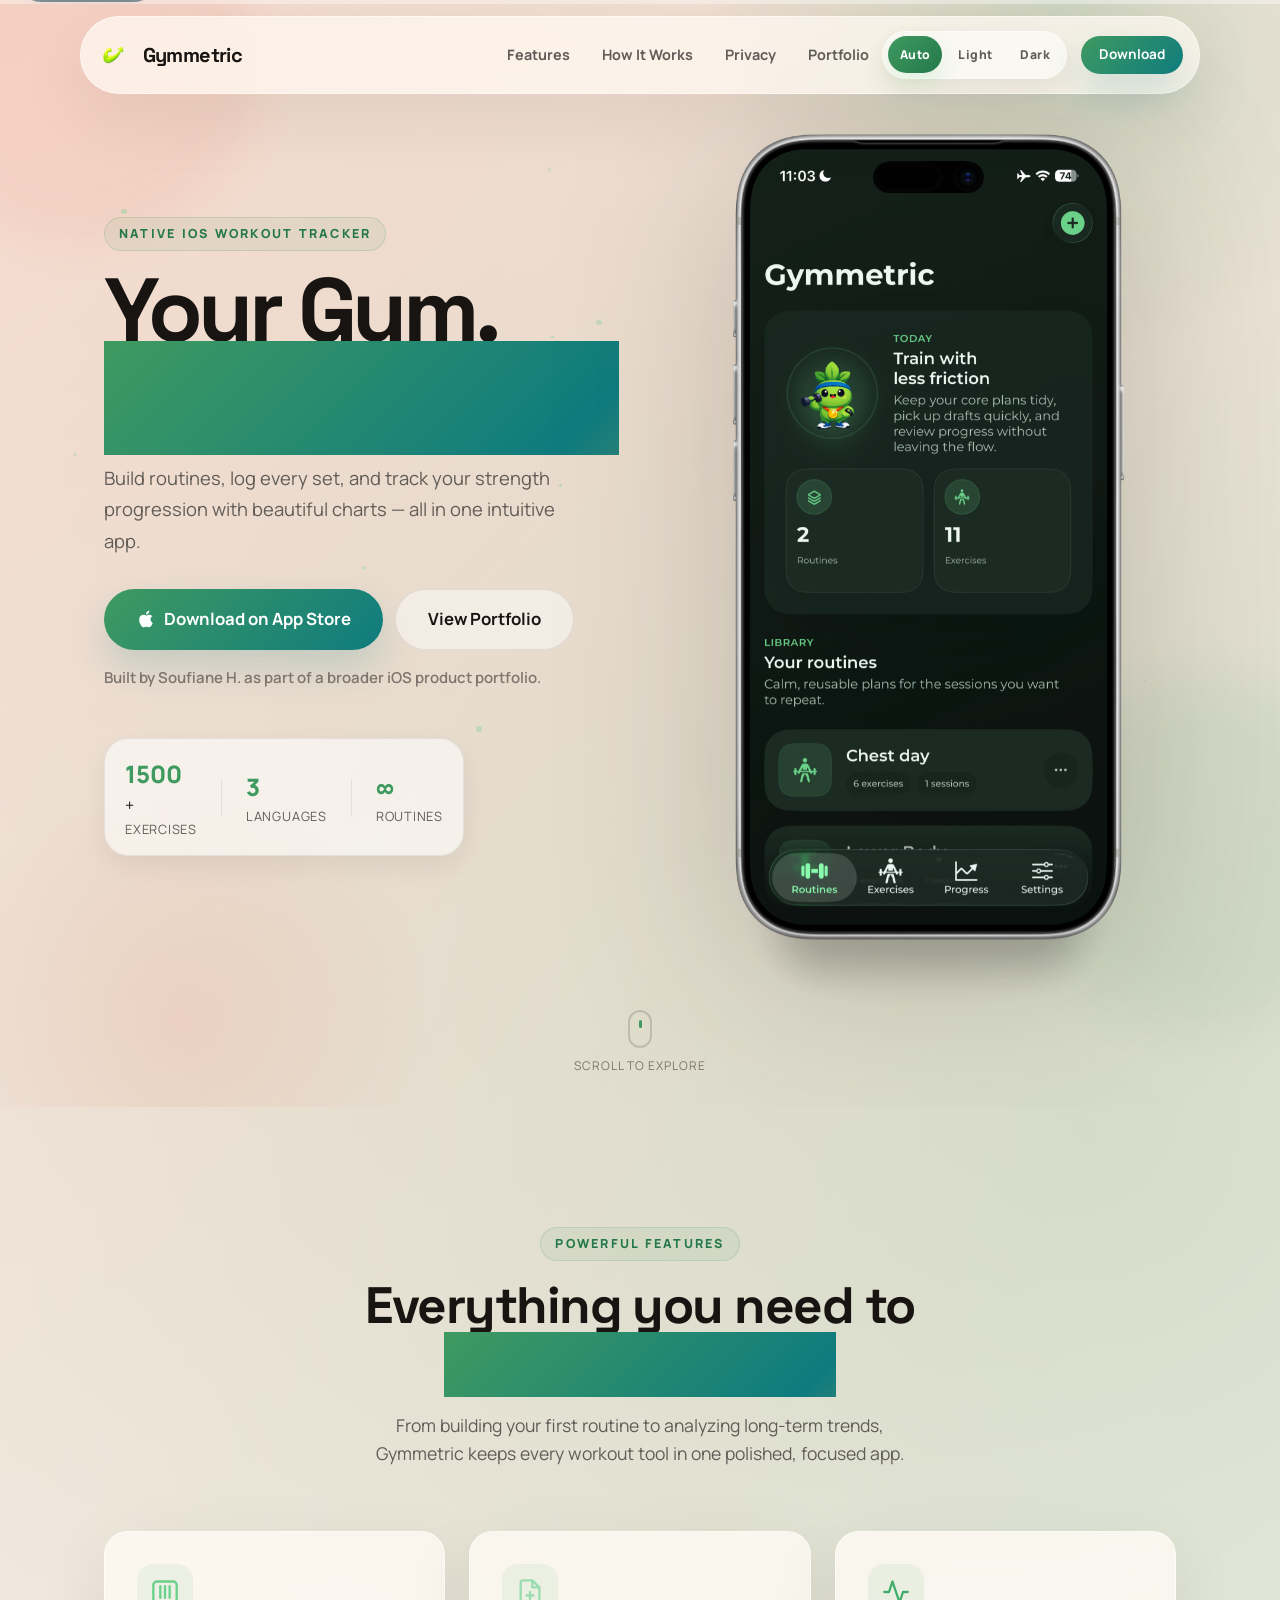
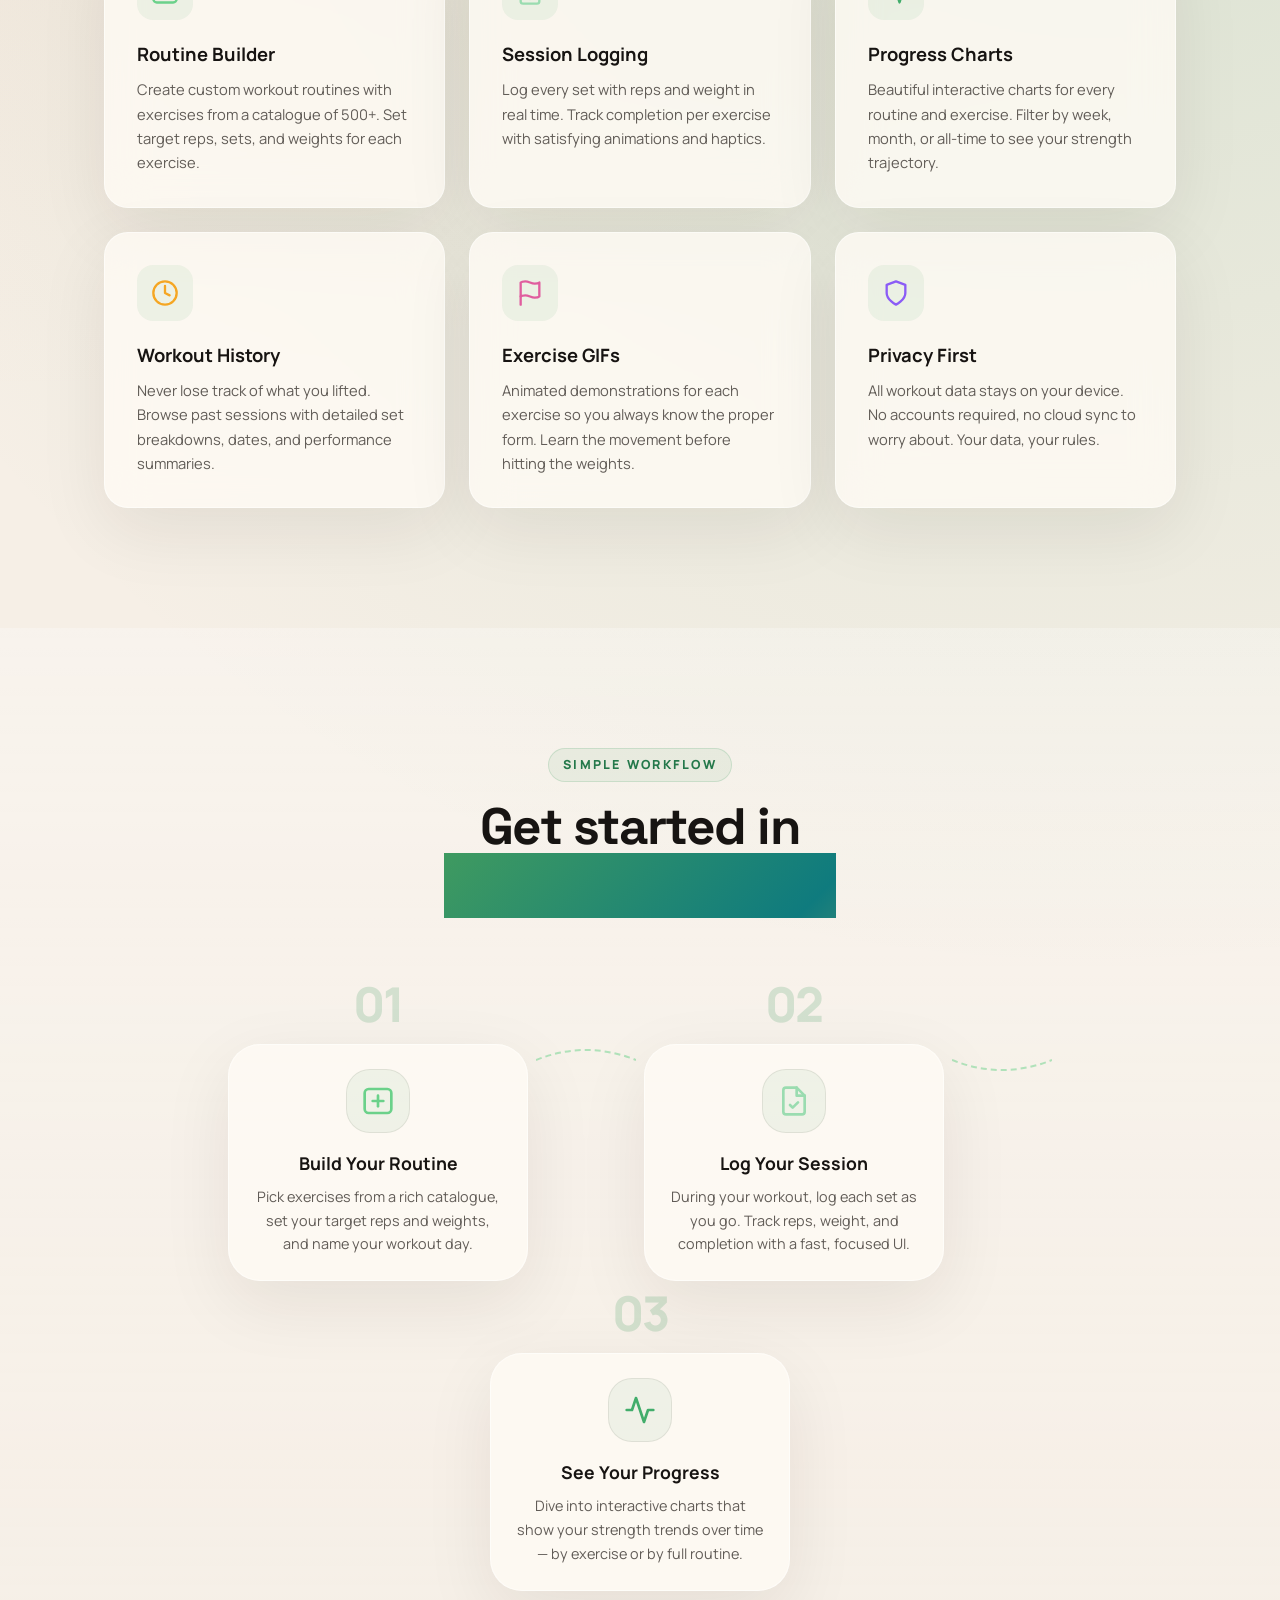
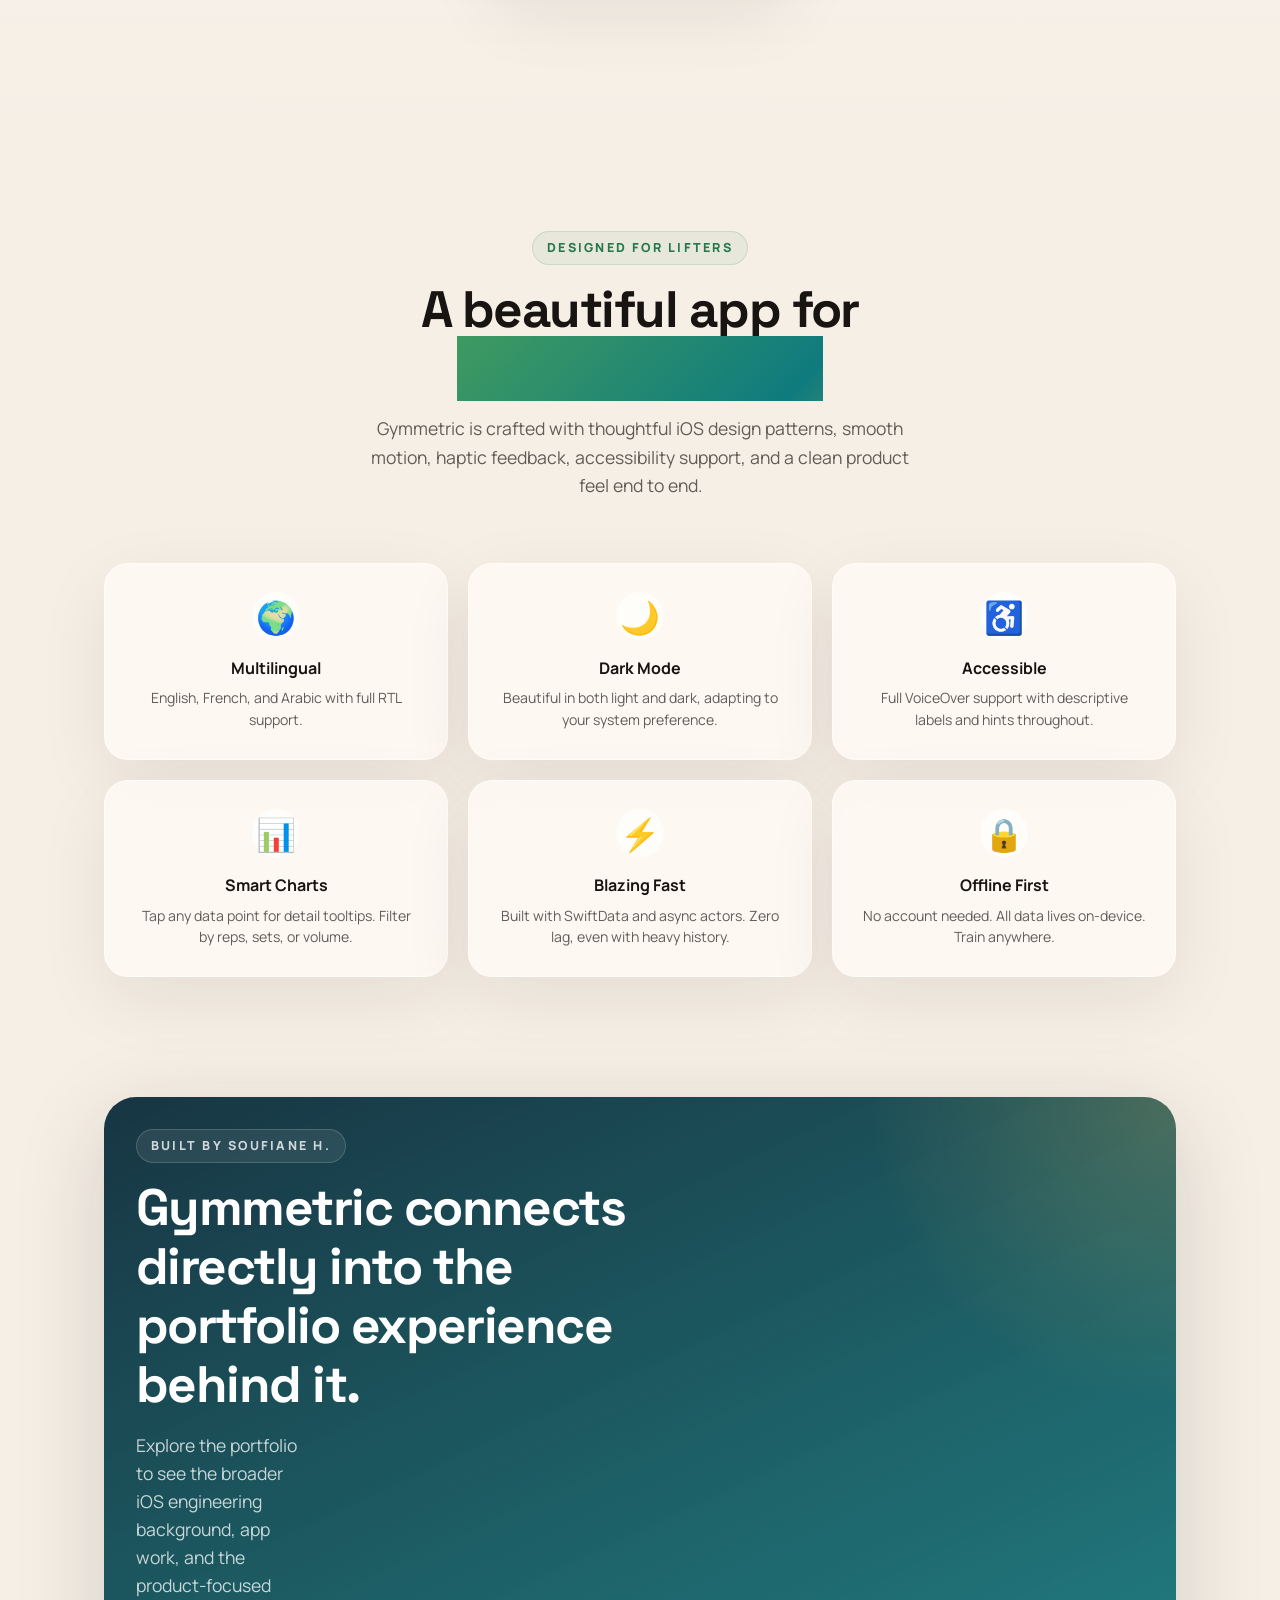
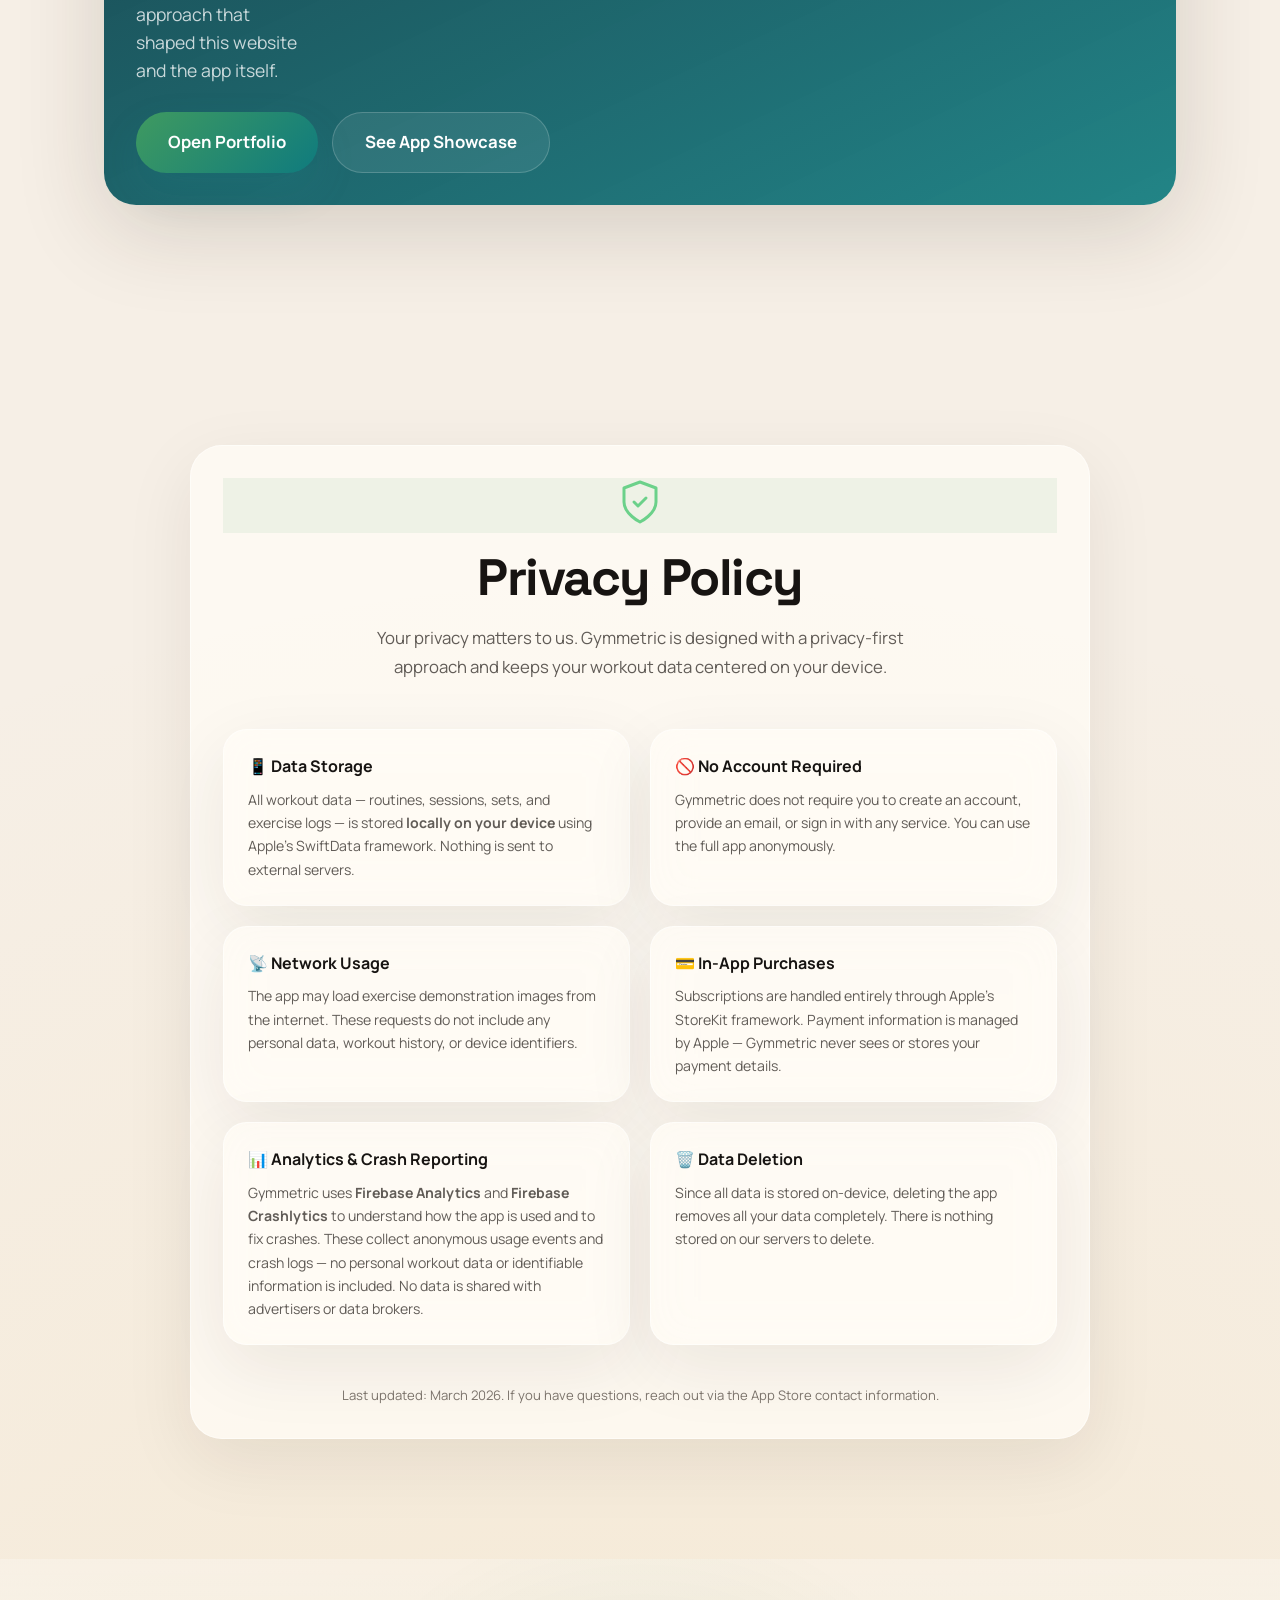
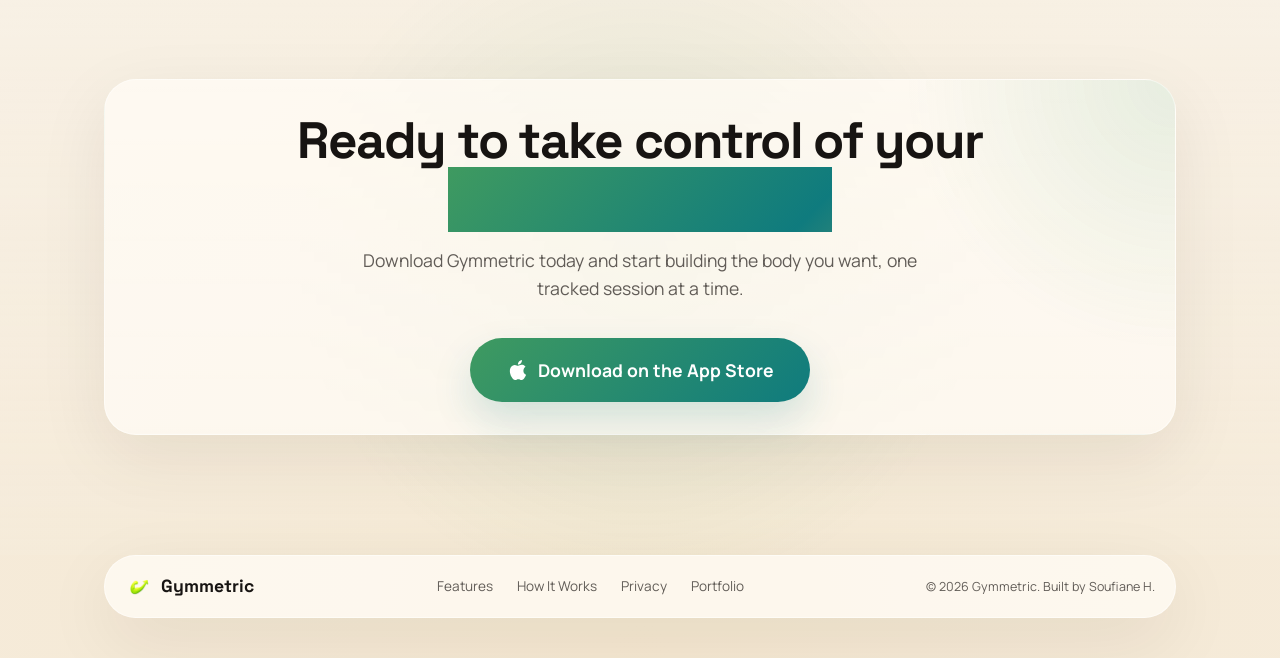
==== commit 919049f1: "feat: fix back from apps to portfolio issue" ====
--- a/apps/gymmetric/index.html
+++ b/apps/gymmetric/index.html
@@ -39,7 +39,7 @@
                 <li><a href="#features">Features</a></li>
                 <li><a href="#how-it-works">How It Works</a></li>
                 <li><a href="privacy.html">Privacy</a></li>
-                <li><a href="../index.html">Portfolio</a></li>
+                <li><a href="../../index.html">Portfolio</a></li>
             </ul>
             <div class="theme-switcher theme-switcher--nav" role="group" aria-label="Color theme">
                 <button class="theme-switcher__button" type="button" data-theme-option="system" aria-pressed="true">Auto</button>
@@ -59,7 +59,7 @@
             <li><a href="#features">Features</a></li>
             <li><a href="#how-it-works">How It Works</a></li>
             <li><a href="privacy.html">Privacy</a></li>
-            <li><a href="../index.html">Portfolio</a></li>
+            <li><a href="../../index.html">Portfolio</a></li>
             <li class="mobile-menu__theme">
                 <div class="theme-switcher theme-switcher--mobile" role="group" aria-label="Color theme">
                     <button class="theme-switcher__button" type="button" data-theme-option="system" aria-pressed="true">Auto</button>
@@ -96,7 +96,7 @@
                 <p class="hero__portfolio-note">Built by Soufiane H. as part of a broader iOS product portfolio.</p>
                 <div class="hero__stats">
                     <div class="hero__stat">
-                        <span class="hero__stat-value counter" data-target="500">0</span>+
+                        <span class="hero__stat-value counter" data-target="1500">0</span>+
                         <span class="hero__stat-label">Exercises</span>
                     </div>
                     <div class="hero__stat-divider"></div>
@@ -372,7 +372,7 @@
                     <a href="#features">Features</a>
                     <a href="#how-it-works">How It Works</a>
                     <a href="privacy.html">Privacy</a>
-                    <a href="../index.html">Portfolio</a>
+                    <a href="../../index.html">Portfolio</a>
                 </div>
                 <p class="footer__copy">&copy; 2026 Gymmetric. Built by Soufiane H.</p>
             </div>
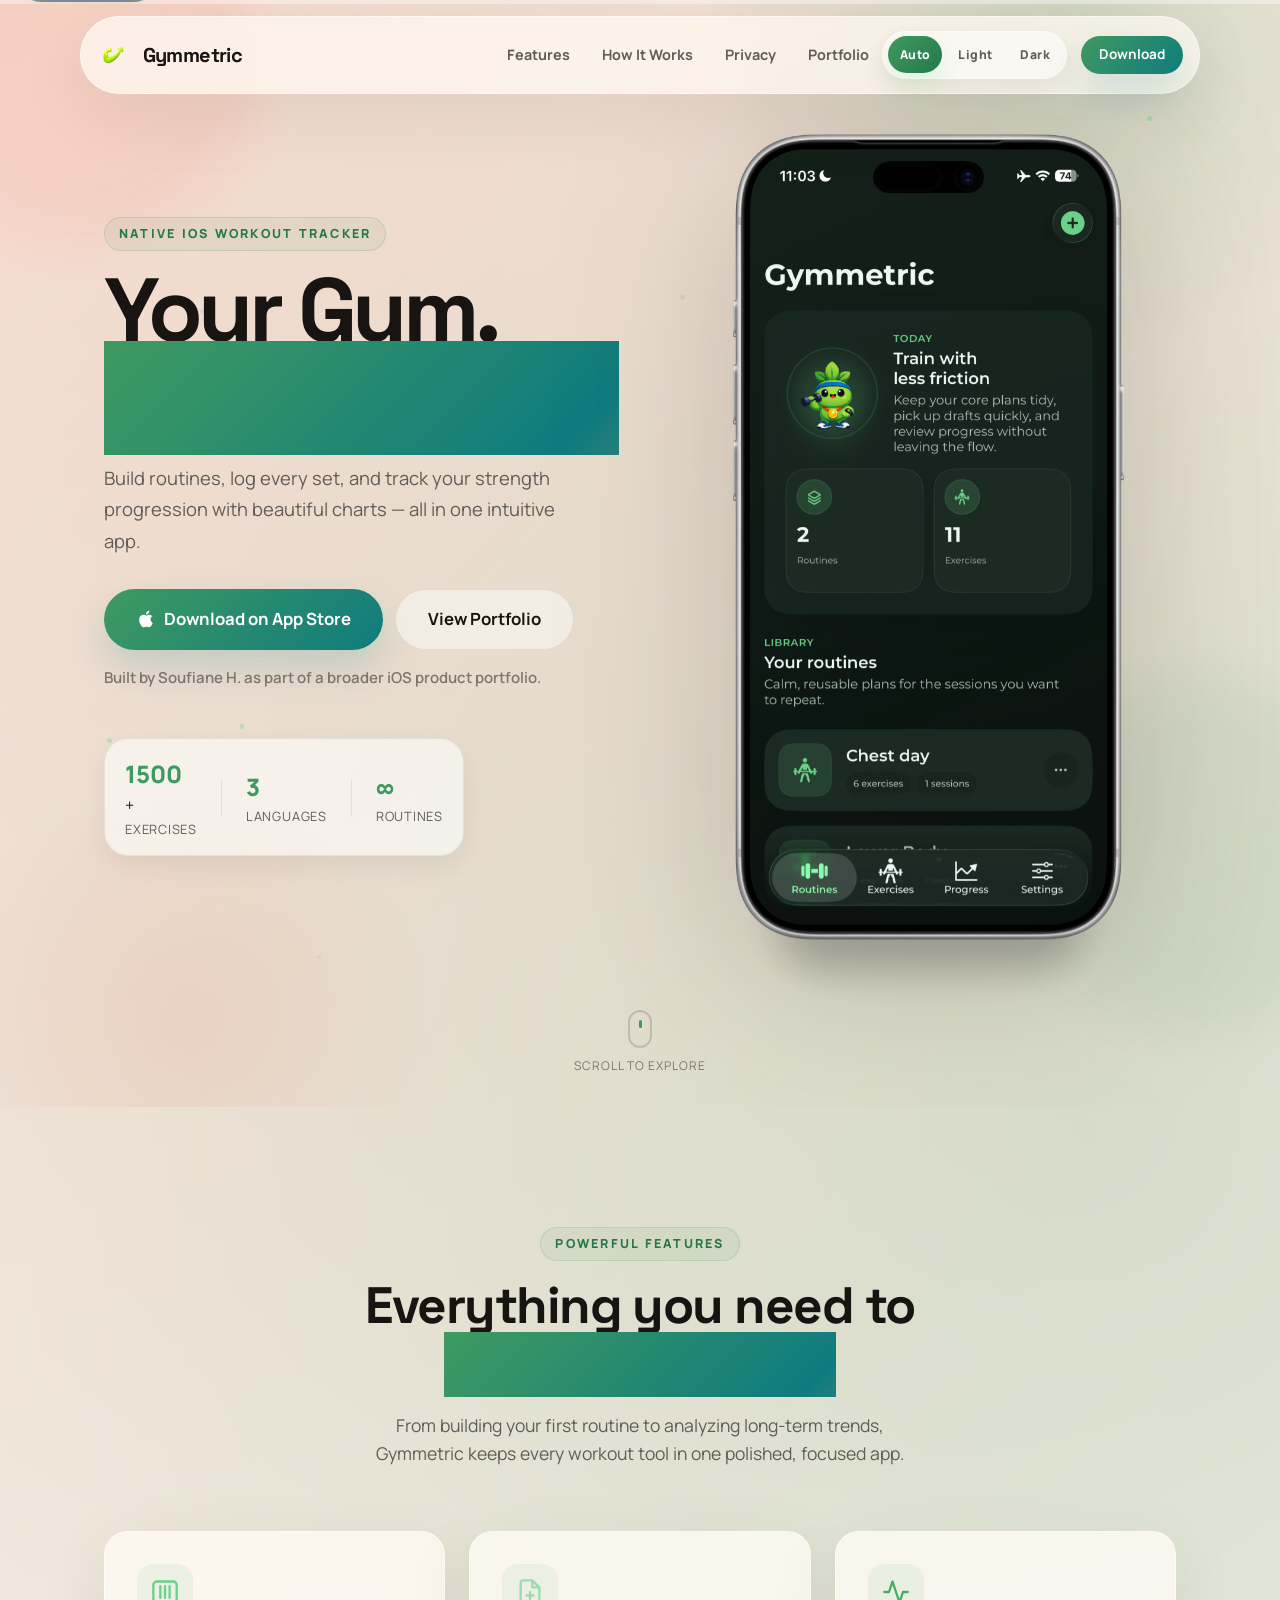
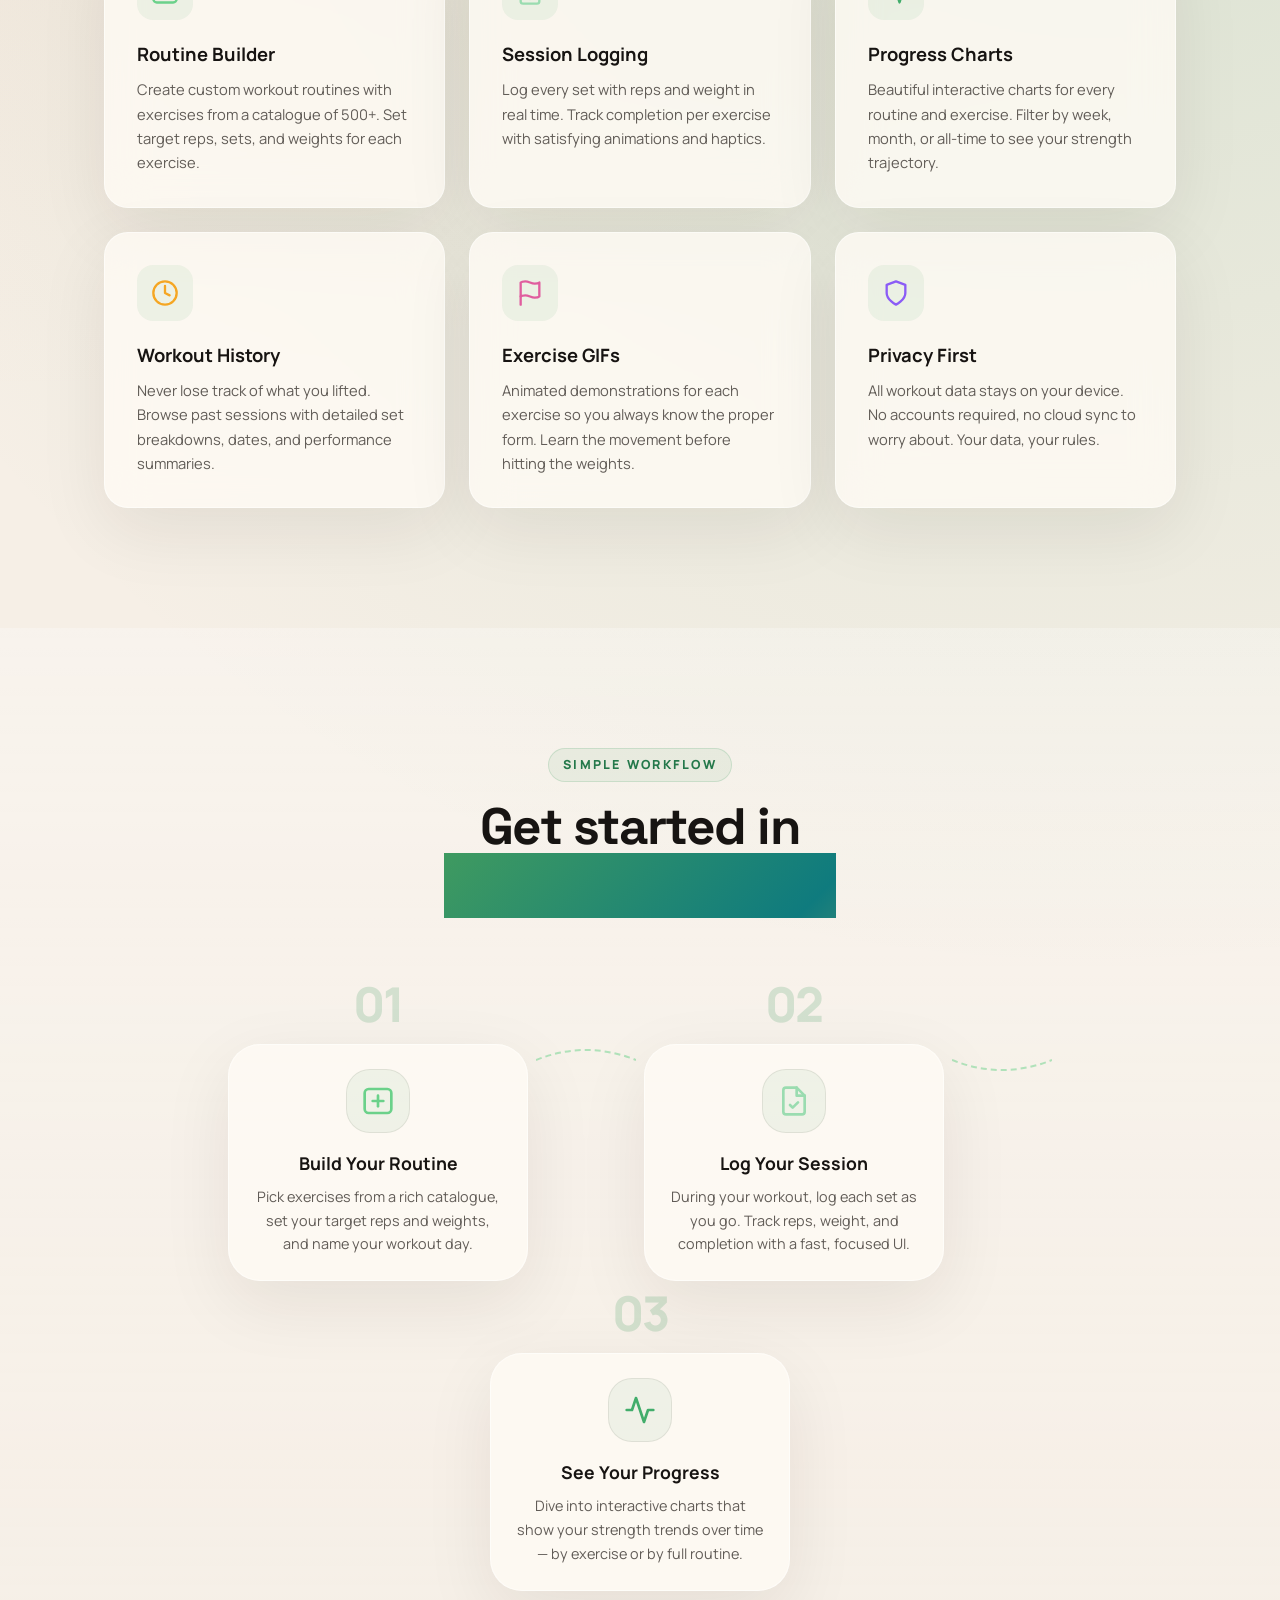
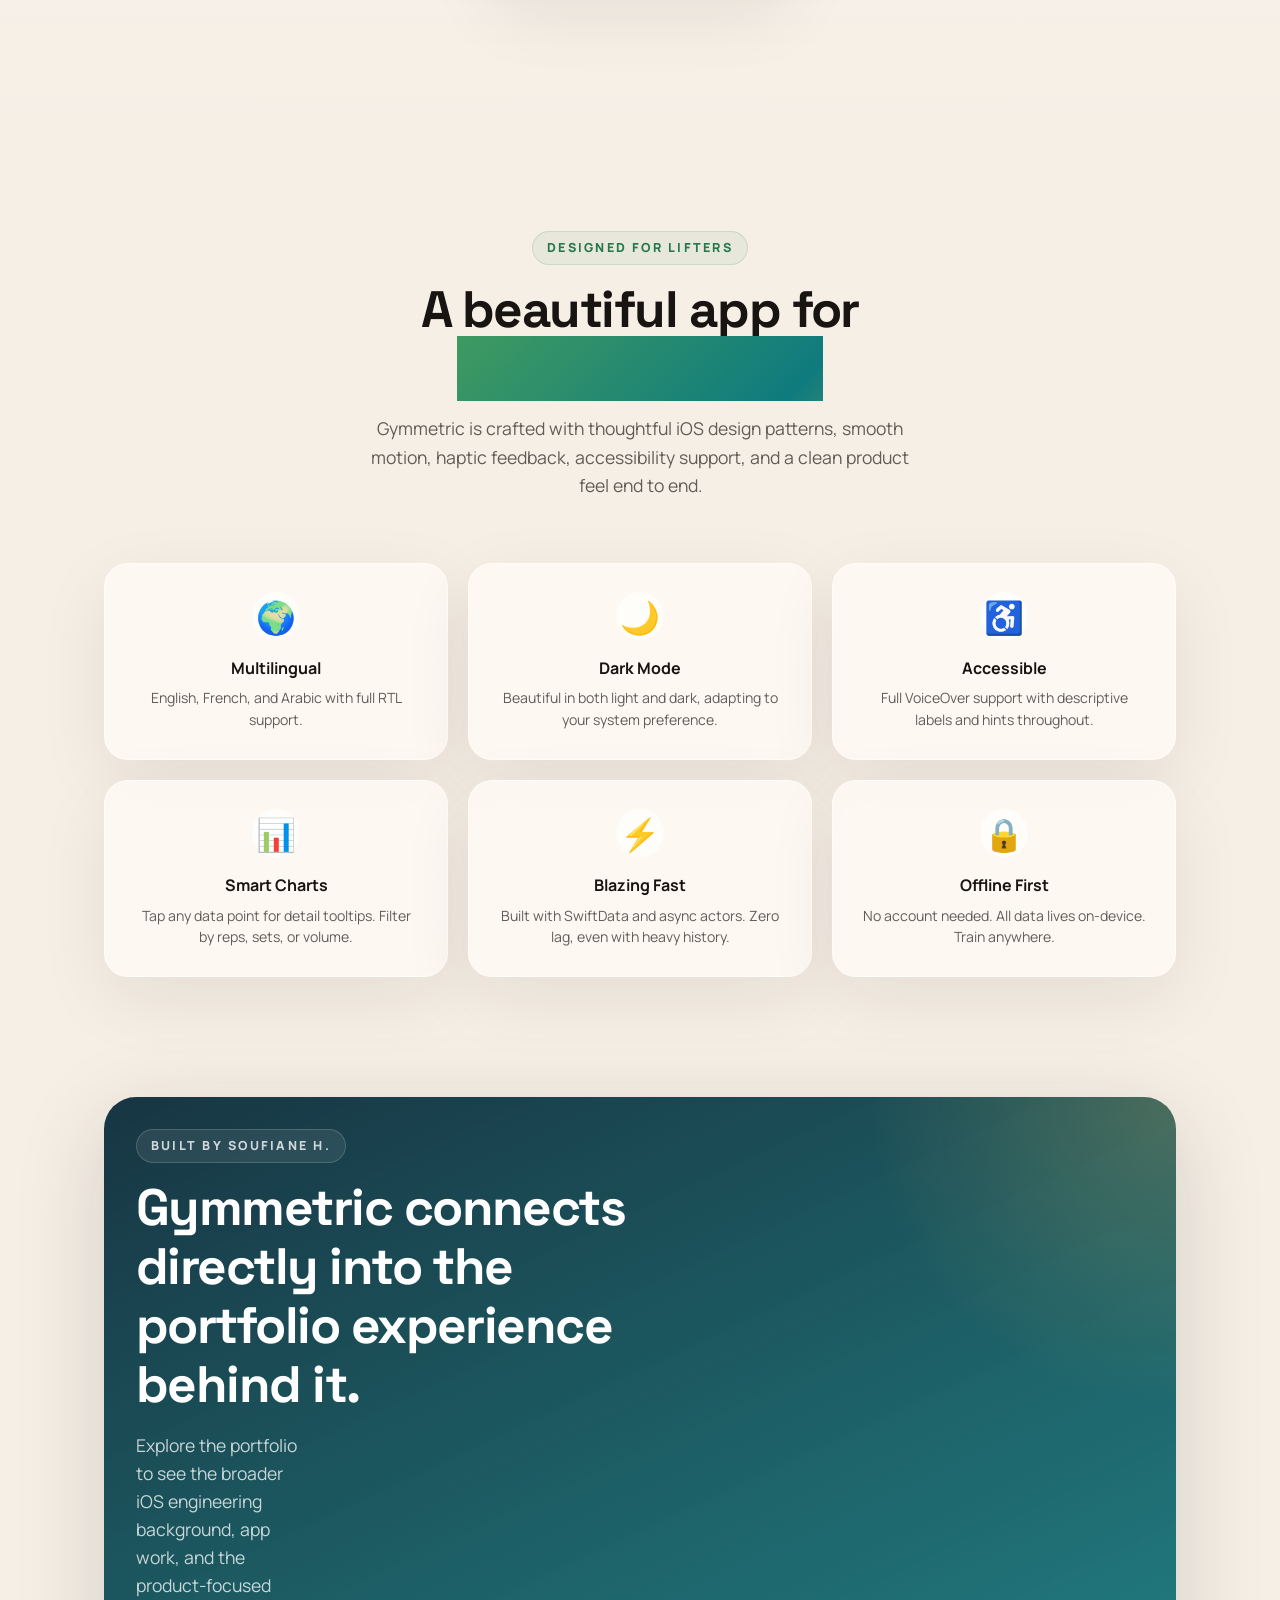
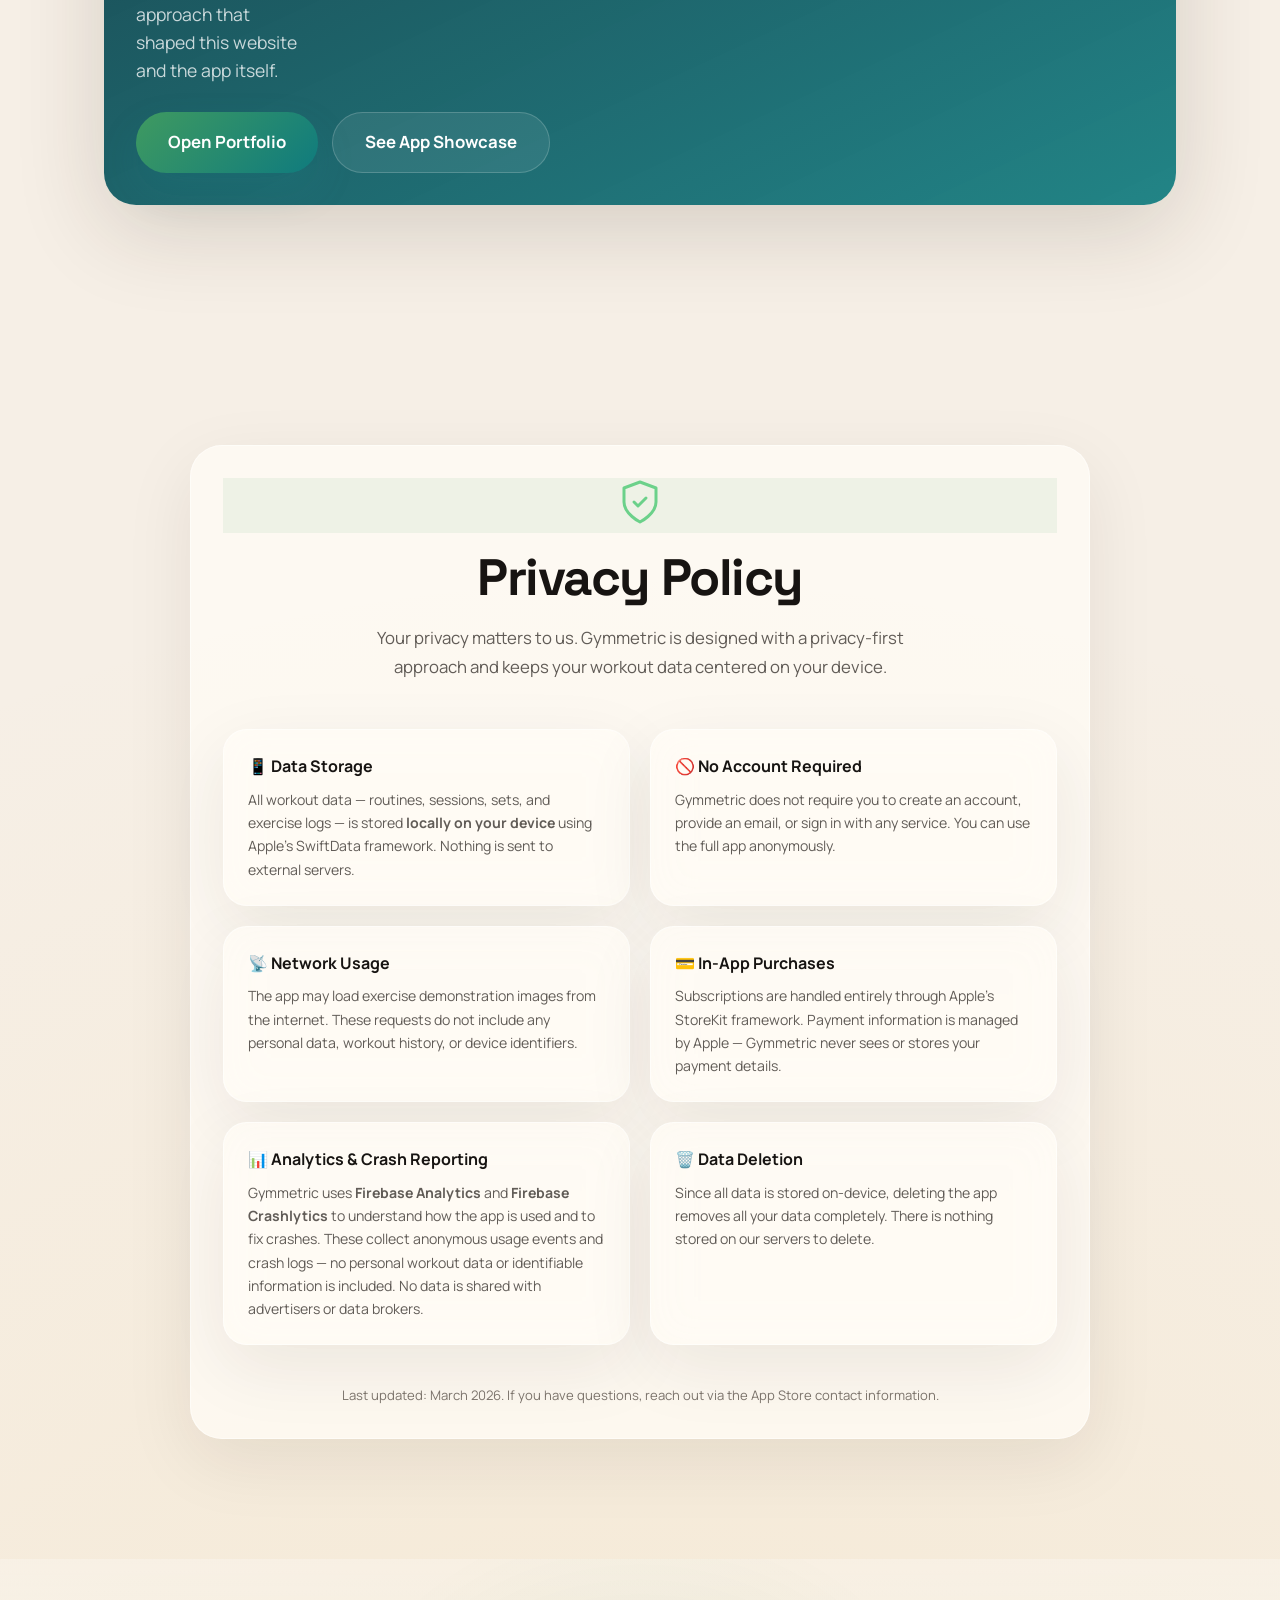
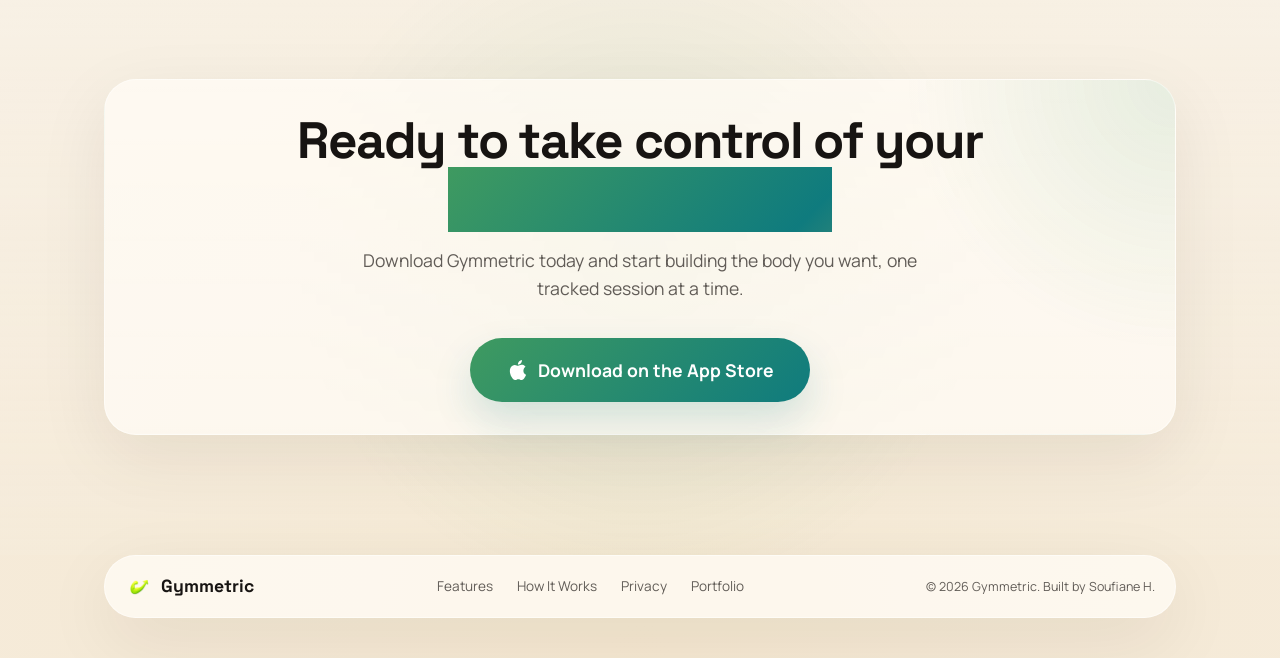
==== commit 64452a74: "fix: repair back-links from the app pages to the portfolio The app pages linked to apps/index.html, " ====
--- a/apps/gymmetric/index.html
+++ b/apps/gymmetric/index.html
@@ -91,7 +91,7 @@
                         <svg width="20" height="20" viewBox="0 0 24 24" fill="currentColor"><path d="M18.71 19.5c-.83 1.24-1.71 2.45-3.05 2.47-1.34.03-1.77-.79-3.29-.79-1.53 0-2 .77-3.27.82-1.31.05-2.3-1.32-3.14-2.53C4.25 17 2.94 12.45 4.7 9.39c.87-1.52 2.43-2.48 4.12-2.51 1.28-.02 2.5.87 3.29.87.78 0 2.26-1.07 3.8-.91.65.03 2.47.26 3.64 1.98-.09.06-2.17 1.28-2.15 3.81.03 3.02 2.65 4.03 2.68 4.04-.03.07-.42 1.44-1.38 2.83M13 3.5c.73-.83 1.94-1.46 2.94-1.5.13 1.17-.34 2.35-1.04 3.19-.69.85-1.83 1.51-2.95 1.42-.15-1.15.41-2.35 1.05-3.11z"/></svg>
                         Download on App Store
                     </a>
-                    <a href="../index.html" class="btn btn--ghost btn--lg">View Portfolio</a>
+                    <a href="../../index.html" class="btn btn--ghost btn--lg">View Portfolio</a>
                 </div>
                 <p class="hero__portfolio-note">Built by Soufiane H. as part of a broader iOS product portfolio.</p>
                 <div class="hero__stats">
@@ -294,8 +294,8 @@
                 <h2 class="section-title">Gymmetric connects directly into the portfolio experience behind it.</h2>
                 <p class="section-subtitle">Explore the portfolio to see the broader iOS engineering background, app work, and the product-focused approach that shaped this website and the app itself.</p>
                 <div class="creator-bridge__actions">
-                    <a href="../index.html" class="btn btn--primary btn--lg">Open Portfolio</a>
-                    <a href="../index.html#apps" class="btn btn--ghost btn--lg">See App Showcase</a>
+                    <a href="../../index.html" class="btn btn--primary btn--lg">Open Portfolio</a>
+                    <a href="../../index.html#works" class="btn btn--ghost btn--lg">See App Showcase</a>
                 </div>
             </div>
         </div>
